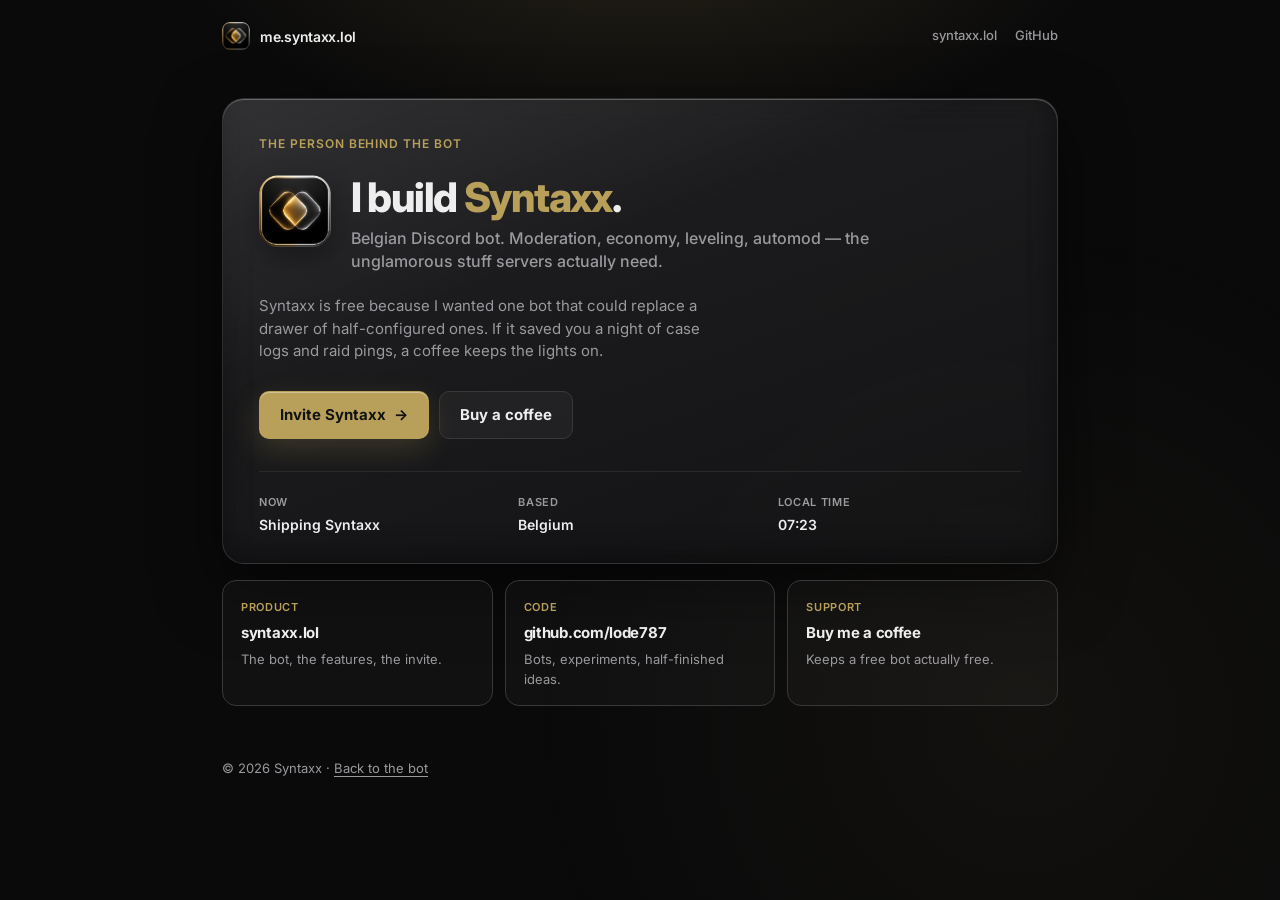
==== index.html @ da90cb53 "Add the personal site for me.syntaxx.lol. Co-authored-by: Cursor <cursoragent@cursor.com>" ====
<!DOCTYPE html>
<html lang="en">
  <head>
    <meta charset="UTF-8" />
    <meta name="viewport" content="width=device-width, initial-scale=1.0" />
    <title>me — syntaxx.lol</title>
    <meta
      name="description"
      content="The person behind Syntaxx. Belgian Discord bot — moderation, economy, leveling, and automod."
    />
    <meta name="theme-color" content="#0a0a0b" />
    <meta property="og:title" content="me — syntaxx.lol" />
    <meta
      property="og:description"
      content="I build Syntaxx. A free Discord bot for servers that need more than a ping and a prayer."
    />
    <meta property="og:type" content="website" />
    <meta property="og:url" content="https://me.syntaxx.lol" />
    <meta property="og:image" content="https://me.syntaxx.lol/syntaxx-logo.png" />
    <meta name="twitter:card" content="summary" />
    <link rel="canonical" href="https://me.syntaxx.lol" />
    <link rel="icon" href="/favicon.ico" sizes="any" />
    <link rel="icon" type="image/png" sizes="32x32" href="/favicon-32x32.png" />
    <link rel="apple-touch-icon" sizes="180x180" href="/apple-touch-icon.png" />
    <link rel="preconnect" href="https://fonts.googleapis.com" />
    <link rel="preconnect" href="https://fonts.gstatic.com" crossorigin />
    <link
      href="https://fonts.googleapis.com/css2?family=Inter:wght@400;500;600;700;800&display=swap"
      rel="stylesheet"
    />
    <link rel="stylesheet" href="/styles.css" />
  </head>
  <body>
    <div class="ambient" aria-hidden="true"></div>

    <header class="top">
      <a class="brand" href="https://me.syntaxx.lol">
        <img src="/syntaxx-logo.png" alt="" width="28" height="28" />
        <span>me.syntaxx.lol</span>
      </a>
      <nav class="nav">
        <a href="https://syntaxx.lol">syntaxx.lol</a>
        <a href="https://github.com/lode787">GitHub</a>
      </nav>
    </header>

    <main>
      <section class="hero">
        <article class="card glass glass--l2 reveal">
          <p class="eyebrow reveal-item">the person behind the bot</p>

          <div class="identity reveal-item">
            <img
              class="avatar"
              src="/syntaxx-logo.png"
              alt="Syntaxx mark"
              width="72"
              height="72"
            />
            <div>
              <h1>I build <em>Syntaxx</em>.</h1>
              <p class="lede">
                Belgian Discord bot. Moderation, economy, leveling, automod —
                the unglamorous stuff servers actually need.
              </p>
            </div>
          </div>

          <p class="bio reveal-item">
            Syntaxx is free because I wanted one bot that could replace a drawer
            of half-configured ones. If it saved you a night of case logs and
            raid pings, a coffee keeps the lights on.
          </p>

          <div class="actions reveal-item">
            <a
              class="btn btn--primary"
              href="https://discord.com/oauth2/authorize?client_id=1055141641679290378&permissions=8&scope=bot%20applications.commands"
            >
              Invite Syntaxx
              <span class="btn__arrow" aria-hidden="true">→</span>
            </a>
            <a class="btn btn--ghost" href="https://www.buymeacoffee.com/syntaxx.lol">
              Buy a coffee
            </a>
          </div>

          <dl class="now reveal-item">
            <div>
              <dt>Now</dt>
              <dd>Shipping Syntaxx</dd>
            </div>
            <div>
              <dt>Based</dt>
              <dd>Belgium</dd>
            </div>
            <div>
              <dt>Local time</dt>
              <dd>
                <time id="local-time" datetime="">--:--</time>
              </dd>
            </div>
          </dl>
        </article>
      </section>

      <section class="links" aria-labelledby="links-heading">
        <h2 id="links-heading" class="visually-hidden">Elsewhere</h2>
        <ul class="link-grid">
          <li class="reveal-item">
            <a class="link-card" href="https://syntaxx.lol">
              <span class="link-card__label">Product</span>
              <strong>syntaxx.lol</strong>
              <span class="link-card__hint">The bot, the features, the invite.</span>
            </a>
          </li>
          <li class="reveal-item">
            <a class="link-card" href="https://github.com/lode787">
              <span class="link-card__label">Code</span>
              <strong>github.com/lode787</strong>
              <span class="link-card__hint">Bots, experiments, half-finished ideas.</span>
            </a>
          </li>
          <li class="reveal-item">
            <a class="link-card" href="https://www.buymeacoffee.com/syntaxx.lol">
              <span class="link-card__label">Support</span>
              <strong>Buy me a coffee</strong>
              <span class="link-card__hint">Keeps a free bot actually free.</span>
            </a>
          </li>
        </ul>
      </section>
    </main>

    <footer class="foot">
      <p>© <span id="year">2026</span> Syntaxx · <a href="https://syntaxx.lol">Back to the bot</a></p>
    </footer>

    <script src="/script.js"></script>
  </body>
</html>
---- styles.css ----
:root {
  --bg: #0a0a0b;
  --fg: #eeeeee;
  --muted: #9a9a9e;
  --line: #383838;
  --accent: #b8a05b;
  --accent-ink: #121212;
  --ease-out: cubic-bezier(0.23, 1, 0.32, 1);
  --ease: ease;

  --glass-blur: 20px;
  --glass-saturate: 160%;
  --glass-tint: 18 18 20;
  --glass-tint-opacity: 0.72;
  --glass-fill: rgb(var(--glass-tint) / 0.55);
  --glass-border: rgb(255 255 255 / 0.1);
  --glass-radius: 22px;
  --glass-highlight: rgb(255 255 255 / 0.28);
  --glass-inner-shadow: rgb(0 0 0 / 0.35);
  --glass-shadow: 0 24px 64px rgb(0 0 0 / 0.55);
  --glass-focus: var(--accent);
}

*,
*::before,
*::after {
  box-sizing: border-box;
}

html,
body {
  margin: 0;
  min-height: 100%;
}

body {
  font-family: Inter, system-ui, sans-serif;
  background: var(--bg);
  color: var(--fg);
  line-height: 1.5;
  -webkit-font-smoothing: antialiased;
  text-rendering: optimizeLegibility;
}

a {
  color: inherit;
  text-decoration: none;
}

img {
  display: block;
  max-width: 100%;
}

.visually-hidden {
  position: absolute;
  width: 1px;
  height: 1px;
  padding: 0;
  margin: -1px;
  overflow: hidden;
  clip: rect(0, 0, 0, 0);
  white-space: nowrap;
  border: 0;
}

.ambient {
  position: fixed;
  inset: 0;
  pointer-events: none;
  background:
    radial-gradient(ellipse 70% 50% at 50% -10%, rgb(184 160 91 / 0.16), transparent 55%),
    radial-gradient(circle at 80% 80%, rgb(184 160 91 / 0.05), transparent 40%);
}

.top {
  position: relative;
  z-index: 2;
  display: flex;
  align-items: center;
  justify-content: space-between;
  max-width: 880px;
  margin: 0 auto;
  padding: 22px 22px 0;
}

.brand {
  display: inline-flex;
  align-items: center;
  gap: 10px;
  font-size: 14px;
  font-weight: 600;
  letter-spacing: -0.02em;
}

.brand img {
  width: 28px;
  height: 28px;
  border-radius: 8px;
}

.nav {
  display: flex;
  gap: 18px;
  font-size: 13px;
  font-weight: 500;
  color: var(--muted);
}

.nav a {
  transition: color 160ms var(--ease);
}

@media (hover: hover) and (pointer: fine) {
  .nav a:hover {
    color: var(--fg);
  }
}

main {
  position: relative;
  z-index: 1;
  max-width: 880px;
  margin: 0 auto;
  padding: 48px 22px 32px;
}

.hero {
  display: grid;
}

.glass {
  position: relative;
  isolation: isolate;
  background: rgb(var(--glass-tint) / 0.88);
  border: 1px solid var(--glass-border);
  border-radius: var(--glass-radius);
  box-shadow: var(--glass-shadow);
}

@supports ((backdrop-filter: blur(1px)) or (-webkit-backdrop-filter: blur(1px))) {
  .glass {
    background: var(--glass-fill);
    -webkit-backdrop-filter: blur(var(--glass-blur)) saturate(var(--glass-saturate));
    backdrop-filter: blur(var(--glass-blur)) saturate(var(--glass-saturate));
  }
}

.glass--l2 {
  background:
    linear-gradient(160deg, rgb(255 255 255 / 0.07), rgb(255 255 255 / 0.02)),
    rgb(var(--glass-tint) / 0.88);
  box-shadow:
    var(--glass-shadow),
    inset 0 1px 0 var(--glass-highlight),
    inset 0 -10px 28px var(--glass-inner-shadow);
}

@supports ((backdrop-filter: blur(1px)) or (-webkit-backdrop-filter: blur(1px))) {
  .glass--l2 {
    background:
      linear-gradient(160deg, rgb(255 255 255 / 0.08), rgb(255 255 255 / 0.02)),
      var(--glass-fill);
  }
}

.glass--l2::before {
  content: "";
  position: absolute;
  inset: 0;
  z-index: -1;
  border-radius: inherit;
  pointer-events: none;
  background: linear-gradient(158deg, rgb(255 255 255 / 0.16), transparent 38%);
  opacity: 0.55;
}

.card {
  padding: 36px 36px 28px;
}

.eyebrow {
  margin: 0 0 22px;
  font-size: 12px;
  font-weight: 600;
  letter-spacing: 0.08em;
  text-transform: uppercase;
  color: var(--accent);
}

.identity {
  display: flex;
  gap: 20px;
  align-items: flex-start;
}

.avatar {
  width: 72px;
  height: 72px;
  border-radius: 18px;
  flex-shrink: 0;
  box-shadow: 0 8px 24px rgb(0 0 0 / 0.35);
}

h1 {
  margin: 0 0 8px;
  font-size: clamp(1.85rem, 4vw, 2.55rem);
  font-weight: 800;
  letter-spacing: -0.035em;
  line-height: 1.08;
}

h1 em {
  font-style: normal;
  color: var(--accent);
}

.lede,
.bio {
  margin: 0;
  color: var(--muted);
  max-width: 52ch;
}

.lede {
  font-size: 16px;
  font-weight: 500;
  line-height: 1.45;
}

.bio {
  margin-top: 22px;
  font-size: 15px;
}

.actions {
  display: flex;
  flex-wrap: wrap;
  gap: 10px;
  margin-top: 28px;
}

.btn {
  appearance: none;
  display: inline-flex;
  align-items: center;
  justify-content: center;
  gap: 8px;
  min-height: 48px;
  padding: 0 20px;
  border-radius: 10px;
  font-size: 15px;
  font-weight: 700;
  line-height: 1;
  border: 1px solid transparent;
  cursor: pointer;
  transition:
    transform 160ms var(--ease-out),
    background 200ms var(--ease),
    box-shadow 200ms var(--ease),
    color 200ms var(--ease),
    border-color 200ms var(--ease);
}

.btn:focus-visible {
  outline: 2px solid var(--accent);
  outline-offset: 3px;
}

.btn:active {
  transform: scale(0.97);
}

.btn--primary {
  background: var(--accent);
  color: var(--accent-ink);
  box-shadow: 0 10px 28px rgb(184 160 91 / 0.22), inset 0 1px rgb(255 255 255 / 0.35);
}

.btn--ghost {
  background: rgb(255 255 255 / 0.04);
  color: var(--fg);
  border-color: var(--line);
}

.btn__arrow {
  display: inline-block;
  transition: transform 200ms var(--ease-out);
}

@media (hover: hover) and (pointer: fine) {
  .btn--primary:hover {
    transform: translateY(-1px);
    box-shadow: 0 14px 32px rgb(184 160 91 / 0.3), inset 0 1px rgb(255 255 255 / 0.4);
  }

  .btn--primary:hover .btn__arrow {
    transform: translateX(3px);
  }

  .btn--ghost:hover {
    background: rgb(255 255 255 / 0.07);
    border-color: rgb(184 160 91 / 0.35);
  }
}

.now {
  display: grid;
  grid-template-columns: repeat(3, minmax(0, 1fr));
  gap: 16px;
  margin: 32px 0 0;
  padding-top: 22px;
  border-top: 1px solid rgb(255 255 255 / 0.08);
}

.now dt {
  font-size: 11px;
  font-weight: 600;
  letter-spacing: 0.06em;
  text-transform: uppercase;
  color: var(--muted);
}

.now dd {
  margin: 4px 0 0;
  font-size: 14px;
  font-weight: 600;
}

.link-grid {
  list-style: none;
  display: grid;
  grid-template-columns: repeat(3, minmax(0, 1fr));
  gap: 12px;
  margin: 16px 0 0;
  padding: 0;
}

.link-card {
  display: flex;
  flex-direction: column;
  gap: 6px;
  min-height: 100%;
  padding: 18px 18px 16px;
  border: 1px solid var(--line);
  border-radius: 14px;
  background: rgb(255 255 255 / 0.03);
  transition:
    transform 200ms var(--ease-out),
    border-color 200ms var(--ease),
    background 200ms var(--ease);
}

.link-card:active {
  transform: scale(0.98);
}

.link-card__label {
  font-size: 11px;
  font-weight: 600;
  letter-spacing: 0.06em;
  text-transform: uppercase;
  color: var(--accent);
}

.link-card strong {
  font-size: 15px;
  letter-spacing: -0.02em;
}

.link-card__hint {
  font-size: 13px;
  color: var(--muted);
}

@media (hover: hover) and (pointer: fine) {
  .link-card:hover {
    transform: translateY(-2px);
    border-color: rgb(184 160 91 / 0.35);
    background: rgb(255 255 255 / 0.05);
  }
}

.foot {
  max-width: 880px;
  margin: 0 auto;
  padding: 8px 22px 36px;
  color: var(--muted);
  font-size: 13px;
}

.foot a {
  text-decoration: underline;
  text-underline-offset: 3px;
}

.reveal-item {
  opacity: 0;
  transform: translateY(10px);
  animation: rise 480ms var(--ease-out) forwards;
}

.reveal-item:nth-child(1) { animation-delay: 40ms; }
.identity.reveal-item,
.reveal-item:nth-child(2) { animation-delay: 90ms; }
.bio.reveal-item,
.reveal-item:nth-child(3) { animation-delay: 140ms; }
.actions.reveal-item,
.reveal-item:nth-child(4) { animation-delay: 190ms; }
.now.reveal-item,
.reveal-item:nth-child(5) { animation-delay: 240ms; }

.link-grid .reveal-item:nth-child(1) { animation-delay: 280ms; }
.link-grid .reveal-item:nth-child(2) { animation-delay: 330ms; }
.link-grid .reveal-item:nth-child(3) { animation-delay: 380ms; }

@keyframes rise {
  to {
    opacity: 1;
    transform: translateY(0);
  }
}

@media (prefers-reduced-motion: reduce) {
  .reveal-item {
    animation: fade 200ms ease forwards;
    transform: none;
  }

  .btn,
  .btn__arrow,
  .link-card,
  .nav a {
    transition: none;
  }
}

@keyframes fade {
  to {
    opacity: 1;
  }
}

@media (max-width: 720px) {
  .card {
    padding: 28px 22px 22px;
  }

  .identity {
    flex-direction: column;
  }

  .now,
  .link-grid {
    grid-template-columns: 1fr;
  }

  .now {
    gap: 14px;
  }
}

@media (prefers-reduced-transparency: reduce) {
  .glass,
  .glass--l2 {
    background: #141416;
    backdrop-filter: none;
    -webkit-backdrop-filter: none;
  }
}
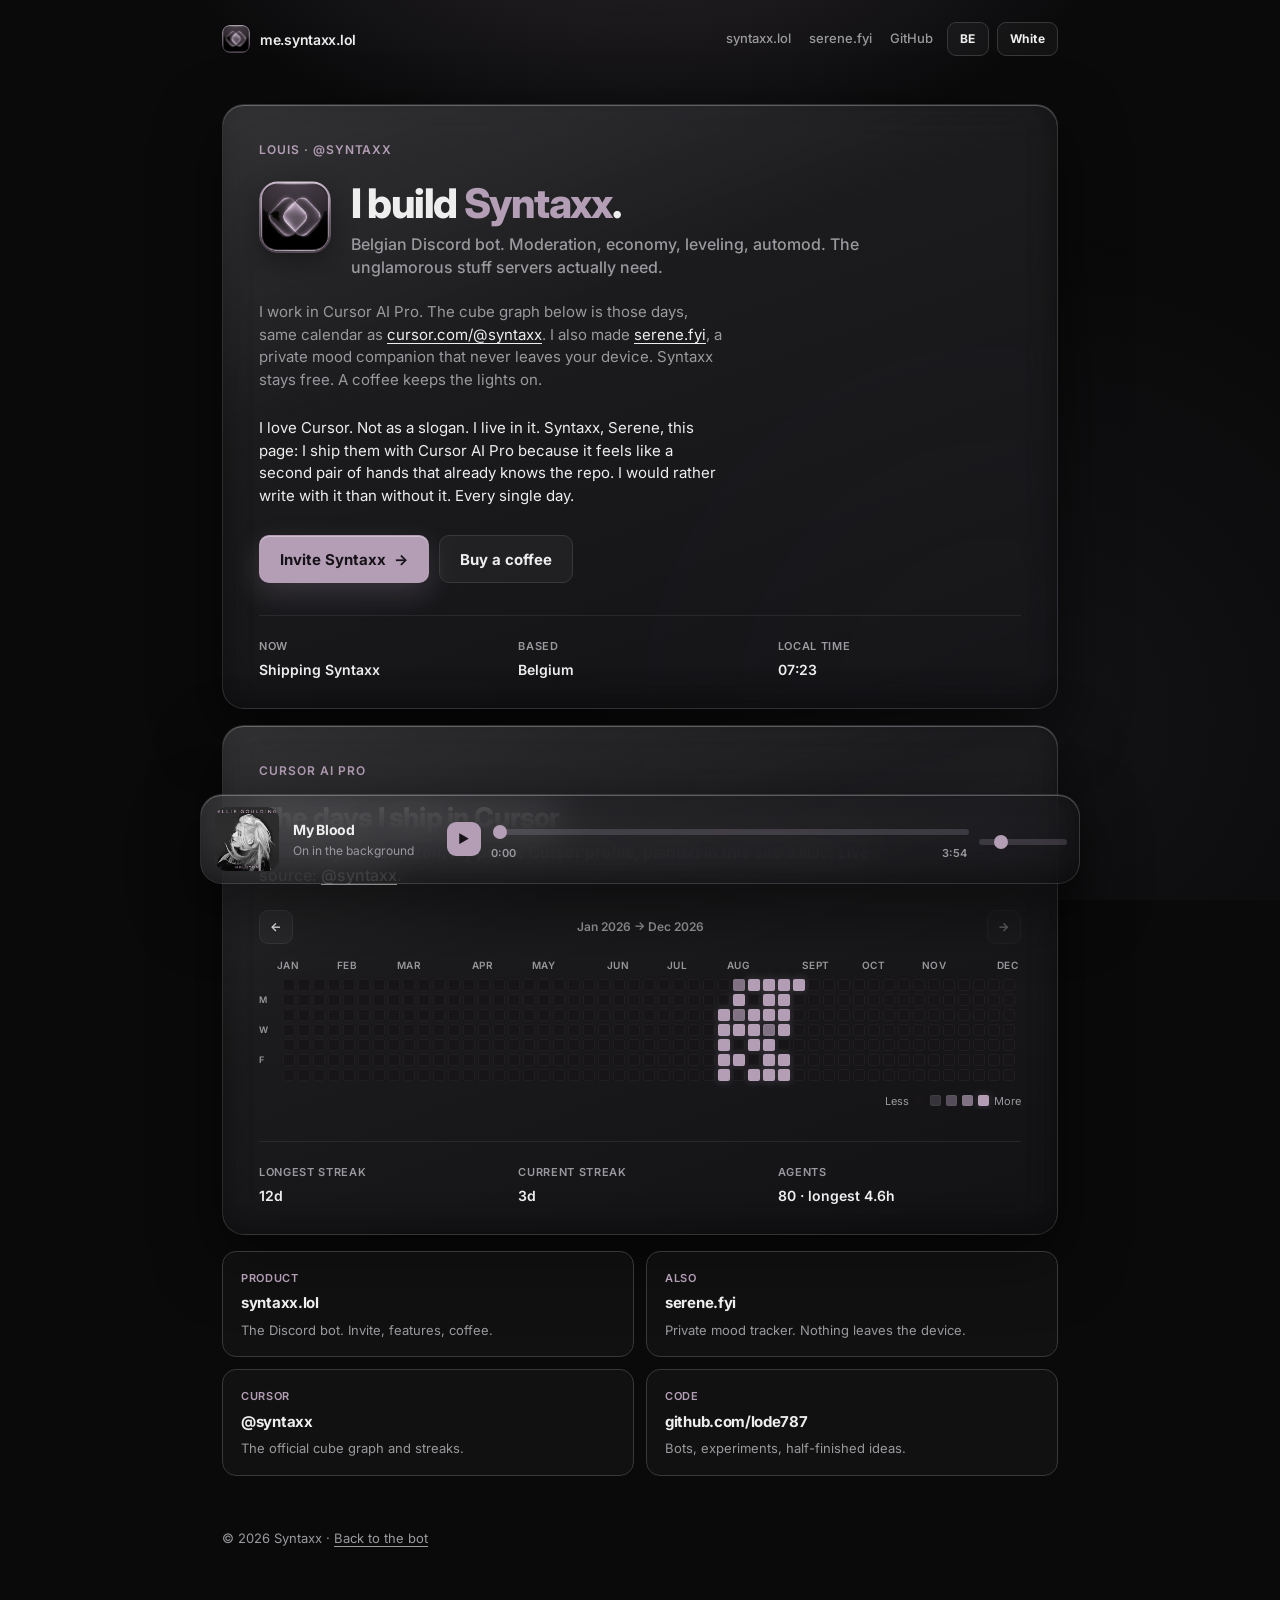
==== commit 184310e6: "Ship the lilac personal page with Cursor graph, theme, and music. Co-authored-by: Cursor <cursoragen" ====
--- a/index.html
+++ b/index.html
@@ -1,18 +1,18 @@
 <!DOCTYPE html>
-<html lang="en">
+<html lang="en" data-theme="dark">
   <head>
     <meta charset="UTF-8" />
     <meta name="viewport" content="width=device-width, initial-scale=1.0" />
-    <title>me — syntaxx.lol</title>
+    <title>me · syntaxx.lol</title>
     <meta
       name="description"
-      content="The person behind Syntaxx. Belgian Discord bot — moderation, economy, leveling, and automod."
+      content="Louis. Syntaxx, serene.fyi, and Cursor AI Pro."
     />
     <meta name="theme-color" content="#0a0a0b" />
-    <meta property="og:title" content="me — syntaxx.lol" />
+    <meta property="og:title" content="me · syntaxx.lol" />
     <meta
       property="og:description"
-      content="I build Syntaxx. A free Discord bot for servers that need more than a ping and a prayer."
+      content="I build Syntaxx and serene.fyi. I work in Cursor AI Pro."
     />
     <meta property="og:type" content="website" />
     <meta property="og:url" content="https://me.syntaxx.lol" />
@@ -29,6 +29,16 @@
       rel="stylesheet"
     />
     <link rel="stylesheet" href="/styles.css" />
+    <script>
+      try {
+        const theme = localStorage.getItem("me-theme");
+        const lang = localStorage.getItem("me-lang");
+        if (theme === "light" || theme === "dark") {
+          document.documentElement.dataset.theme = theme;
+        }
+        document.documentElement.lang = lang === "be" ? "nl-BE" : "en";
+      } catch (_) {}
+    </script>
   </head>
   <body>
     <div class="ambient" aria-hidden="true"></div>
@@ -38,16 +48,23 @@
         <img src="/syntaxx-logo.png" alt="" width="28" height="28" />
         <span>me.syntaxx.lol</span>
       </a>
-      <nav class="nav">
-        <a href="https://syntaxx.lol">syntaxx.lol</a>
-        <a href="https://github.com/lode787">GitHub</a>
-      </nav>
+      <div class="top__right">
+        <nav class="nav">
+          <a href="https://syntaxx.lol">syntaxx.lol</a>
+          <a href="https://serene.fyi">serene.fyi</a>
+          <a href="https://github.com/lode787">GitHub</a>
+        </nav>
+        <div class="prefs">
+          <button type="button" class="chip" id="lang-btn" aria-label="Language">BE</button>
+          <button type="button" class="chip" id="theme-btn" data-i18n="themeToLight">White</button>
+        </div>
+      </div>
     </header>
 
     <main>
       <section class="hero">
         <article class="card glass glass--l2 reveal">
-          <p class="eyebrow reveal-item">the person behind the bot</p>
+          <p class="eyebrow reveal-item">Louis · @syntaxx</p>
 
           <div class="identity reveal-item">
             <img
@@ -58,18 +75,29 @@
               height="72"
             />
             <div>
-              <h1>I build <em>Syntaxx</em>.</h1>
-              <p class="lede">
-                Belgian Discord bot. Moderation, economy, leveling, automod —
-                the unglamorous stuff servers actually need.
+              <h1 data-i18n="headline">I build <em>Syntaxx</em>.</h1>
+              <p class="lede" data-i18n="lede">
+                Belgian Discord bot. Moderation, economy, leveling, automod.
+                The unglamorous stuff servers actually need.
               </p>
             </div>
           </div>
 
-          <p class="bio reveal-item">
-            Syntaxx is free because I wanted one bot that could replace a drawer
-            of half-configured ones. If it saved you a night of case logs and
-            raid pings, a coffee keeps the lights on.
+          <p class="bio reveal-item" data-i18n="bio">
+            I work in Cursor AI Pro. The cube graph below is those days,
+            same calendar as
+            <a href="https://cursor.com/@syntaxx">cursor.com/@syntaxx</a>.
+            I also made
+            <a href="https://serene.fyi">serene.fyi</a>, a private mood
+            companion that never leaves your device. Syntaxx stays free.
+            A coffee keeps the lights on.
+          </p>
+
+          <p class="bio love reveal-item" data-i18n="cursorLove">
+            I love Cursor. Not as a slogan. I live in it. Syntaxx, Serene,
+            this page: I ship them with Cursor AI Pro because it feels like
+            a second pair of hands that already knows the repo. I would
+            rather write with it than without it. Every single day.
           </p>
 
           <div class="actions reveal-item">
@@ -77,25 +105,25 @@
               class="btn btn--primary"
               href="https://discord.com/oauth2/authorize?client_id=1055141641679290378&permissions=8&scope=bot%20applications.commands"
             >
-              Invite Syntaxx
+              <span data-i18n="invite">Invite Syntaxx</span>
               <span class="btn__arrow" aria-hidden="true">→</span>
             </a>
             <a class="btn btn--ghost" href="https://www.buymeacoffee.com/syntaxx.lol">
-              Buy a coffee
+              <span data-i18n="coffee">Buy a coffee</span>
             </a>
           </div>
 
           <dl class="now reveal-item">
             <div>
-              <dt>Now</dt>
-              <dd>Shipping Syntaxx</dd>
-            </div>
-            <div>
-              <dt>Based</dt>
-              <dd>Belgium</dd>
-            </div>
-            <div>
-              <dt>Local time</dt>
+              <dt data-i18n="now">Now</dt>
+              <dd data-i18n="nowValue">Shipping Syntaxx</dd>
+            </div>
+            <div>
+              <dt data-i18n="based">Based</dt>
+              <dd data-i18n="basedValue">Belgium</dd>
+            </div>
+            <div>
+              <dt data-i18n="localTime">Local time</dt>
               <dd>
                 <time id="local-time" datetime="">--:--</time>
               </dd>
@@ -104,28 +132,69 @@
         </article>
       </section>
 
+      <section class="graph-wrap" aria-labelledby="cursor-heading">
+        <article class="card glass glass--l2">
+          <div class="graph-head">
+            <p class="eyebrow">Cursor AI Pro</p>
+            <h2 id="cursor-heading" data-i18n="graphTitle">The days I ship in Cursor</h2>
+            <p class="lede" data-i18n="graphLede">
+              GitHub-style cubes from my public Cursor profile, painted in
+              this site's lilac. Live source:
+              <a href="https://cursor.com/@syntaxx">@syntaxx</a>.
+            </p>
+          </div>
+          <div class="heat-nav">
+            <button type="button" class="chip chip--icon" id="heat-prev" aria-label="Earlier weeks">←</button>
+            <p class="heat-nav__range" id="heat-range"></p>
+            <button type="button" class="chip chip--icon" id="heat-next" aria-label="Later weeks">→</button>
+          </div>
+          <div class="heat" id="heat"></div>
+          <dl class="now" id="graph-stats">
+            <div>
+              <dt data-i18n="longestStreak">Longest streak</dt>
+              <dd id="stat-longest">-</dd>
+            </div>
+            <div>
+              <dt data-i18n="currentStreak">Current streak</dt>
+              <dd id="stat-current">-</dd>
+            </div>
+            <div>
+              <dt data-i18n="agents">Agents</dt>
+              <dd id="stat-agents">-</dd>
+            </div>
+          </dl>
+        </article>
+      </section>
+
       <section class="links" aria-labelledby="links-heading">
-        <h2 id="links-heading" class="visually-hidden">Elsewhere</h2>
+        <h2 id="links-heading" class="visually-hidden" data-i18n="elsewhere">Elsewhere</h2>
         <ul class="link-grid">
           <li class="reveal-item">
             <a class="link-card" href="https://syntaxx.lol">
-              <span class="link-card__label">Product</span>
+              <span class="link-card__label" data-i18n="product">Product</span>
               <strong>syntaxx.lol</strong>
-              <span class="link-card__hint">The bot, the features, the invite.</span>
+              <span class="link-card__hint" data-i18n="productHint">The Discord bot. Invite, features, coffee.</span>
+            </a>
+          </li>
+          <li class="reveal-item">
+            <a class="link-card" href="https://serene.fyi">
+              <span class="link-card__label" data-i18n="also">Also</span>
+              <strong>serene.fyi</strong>
+              <span class="link-card__hint" data-i18n="alsoHint">Private mood tracker. Nothing leaves the device.</span>
+            </a>
+          </li>
+          <li class="reveal-item">
+            <a class="link-card" href="https://cursor.com/@syntaxx">
+              <span class="link-card__label">Cursor</span>
+              <strong>@syntaxx</strong>
+              <span class="link-card__hint" data-i18n="cursorHint">The official cube graph and streaks.</span>
             </a>
           </li>
           <li class="reveal-item">
             <a class="link-card" href="https://github.com/lode787">
-              <span class="link-card__label">Code</span>
+              <span class="link-card__label" data-i18n="code">Code</span>
               <strong>github.com/lode787</strong>
-              <span class="link-card__hint">Bots, experiments, half-finished ideas.</span>
-            </a>
-          </li>
-          <li class="reveal-item">
-            <a class="link-card" href="https://www.buymeacoffee.com/syntaxx.lol">
-              <span class="link-card__label">Support</span>
-              <strong>Buy me a coffee</strong>
-              <span class="link-card__hint">Keeps a free bot actually free.</span>
+              <span class="link-card__hint" data-i18n="codeHint">Bots, experiments, half-finished ideas.</span>
             </a>
           </li>
         </ul>
@@ -133,9 +202,43 @@
     </main>
 
     <footer class="foot">
-      <p>© <span id="year">2026</span> Syntaxx · <a href="https://syntaxx.lol">Back to the bot</a></p>
+      <p>© <span id="year">2026</span> Syntaxx · <a href="https://syntaxx.lol" data-i18n="backToBot">Back to the bot</a></p>
     </footer>
 
+    <aside class="player glass glass--l2" aria-label="Music player">
+      <img class="player__art" src="/music/cover.png" alt="My Blood cover" width="64" height="64" />
+      <div class="player__meta">
+        <strong>My Blood</strong>
+        <span data-i18n="nowPlaying">On in the background</span>
+      </div>
+      <div class="player__transport">
+        <button type="button" class="chip chip--icon player__play" id="play-btn" aria-label="Play">
+          <span id="play-icon">▶</span>
+        </button>
+        <div class="player__seek">
+          <input
+            id="seek"
+            type="range"
+            min="0"
+            max="1000"
+            value="0"
+            step="1"
+            aria-label="Song timeline"
+          />
+          <div class="player__times">
+            <span id="t-cur">0:00</span>
+            <span id="t-dur">0:00</span>
+          </div>
+        </div>
+        <label class="player__vol">
+          <span class="visually-hidden" data-i18n="volume">Volume</span>
+          <input id="vol" type="range" min="0" max="1" step="0.01" value="0.2" aria-label="Volume" />
+        </label>
+      </div>
+      <audio id="bg-audio" src="/music/My%20Blood.mp3" preload="auto" autoplay loop></audio>
+    </aside>
+
+    <div class="heat-tip" id="heat-tip" hidden></div>
     <script src="/script.js"></script>
   </body>
 </html>
--- a/styles.css
+++ b/styles.css
@@ -1,12 +1,17 @@
-:root {
+:root,
+html[data-theme="dark"] {
   --bg: #0a0a0b;
   --fg: #eeeeee;
   --muted: #9a9a9e;
   --line: #383838;
-  --accent: #b8a05b;
-  --accent-ink: #121212;
+  --accent: #b39eb5;
+  --accent-ink: #161218;
+  --accent-rgb: 179 158 181;
   --ease-out: cubic-bezier(0.23, 1, 0.32, 1);
   --ease: ease;
+  --heat-empty: #171518;
+  --now-line: rgb(255 255 255 / 0.08);
+  --player-h: 92px;
 
   --glass-blur: 20px;
   --glass-saturate: 160%;
@@ -21,6 +26,22 @@
   --glass-focus: var(--accent);
 }
 
+html[data-theme="light"] {
+  --bg: #f3eef3;
+  --fg: #1b171d;
+  --muted: #6d6670;
+  --line: #d4ccd6;
+  --accent-ink: #161218;
+  --heat-empty: #e7e1e8;
+  --now-line: rgb(20 16 22 / 0.08);
+  --glass-tint: 255 255 255;
+  --glass-fill: rgb(255 255 255 / 0.7);
+  --glass-border: rgb(20 16 22 / 0.08);
+  --glass-highlight: rgb(255 255 255 / 0.9);
+  --glass-inner-shadow: rgb(80 60 90 / 0.06);
+  --glass-shadow: 0 18px 40px rgb(40 30 45 / 0.08);
+}
+
 *,
 *::before,
 *::after {
@@ -40,6 +61,8 @@
   line-height: 1.5;
   -webkit-font-smoothing: antialiased;
   text-rendering: optimizeLegibility;
+  padding-bottom: calc(var(--player-h) + 28px);
+  transition: background 200ms var(--ease), color 200ms var(--ease);
 }
 
 a {
@@ -69,8 +92,8 @@
   inset: 0;
   pointer-events: none;
   background:
-    radial-gradient(ellipse 70% 50% at 50% -10%, rgb(184 160 91 / 0.16), transparent 55%),
-    radial-gradient(circle at 80% 80%, rgb(184 160 91 / 0.05), transparent 40%);
+    radial-gradient(ellipse 70% 50% at 50% -10%, rgb(var(--accent-rgb) / 0.18), transparent 55%),
+    radial-gradient(circle at 80% 80%, rgb(var(--accent-rgb) / 0.06), transparent 40%);
 }
 
 .top {
@@ -99,12 +122,73 @@
   border-radius: 8px;
 }
 
+.top__right {
+  display: flex;
+  flex-wrap: wrap;
+  align-items: center;
+  justify-content: flex-end;
+  gap: 14px;
+}
+
 .nav {
   display: flex;
+  flex-wrap: wrap;
+  justify-content: flex-end;
   gap: 18px;
   font-size: 13px;
   font-weight: 500;
   color: var(--muted);
+}
+
+.prefs {
+  display: flex;
+  gap: 8px;
+}
+
+.chip {
+  appearance: none;
+  min-height: 34px;
+  padding: 0 12px;
+  border-radius: 9px;
+  border: 1px solid var(--line);
+  background: rgb(255 255 255 / 0.04);
+  color: var(--fg);
+  font: inherit;
+  font-size: 12px;
+  font-weight: 700;
+  letter-spacing: 0.04em;
+  cursor: pointer;
+  transition:
+    transform 160ms var(--ease-out),
+    background 200ms var(--ease),
+    border-color 200ms var(--ease),
+    color 200ms var(--ease);
+}
+
+.chip--icon {
+  width: 34px;
+  padding: 0;
+}
+
+.chip:active {
+  transform: scale(0.97);
+}
+
+.chip:disabled {
+  opacity: 0.35;
+  cursor: default;
+}
+
+.chip:focus-visible {
+  outline: 2px solid var(--accent);
+  outline-offset: 3px;
+}
+
+@media (hover: hover) and (pointer: fine) {
+  .chip:hover:not(:disabled) {
+    border-color: rgb(var(--accent-rgb) / 0.45);
+    background: rgb(var(--accent-rgb) / 0.1);
+  }
 }
 
 .nav a {
@@ -215,6 +299,13 @@
   color: var(--accent);
 }
 
+.lede a,
+.bio a {
+  color: var(--fg);
+  text-decoration: underline;
+  text-underline-offset: 3px;
+}
+
 .lede,
 .bio {
   margin: 0;
@@ -231,6 +322,11 @@
 .bio {
   margin-top: 22px;
   font-size: 15px;
+}
+
+.love {
+  padding-top: 4px;
+  color: var(--fg);
 }
 
 .actions {
@@ -274,7 +370,7 @@
 .btn--primary {
   background: var(--accent);
   color: var(--accent-ink);
-  box-shadow: 0 10px 28px rgb(184 160 91 / 0.22), inset 0 1px rgb(255 255 255 / 0.35);
+  box-shadow: 0 10px 28px rgb(var(--accent-rgb) / 0.22), inset 0 1px rgb(255 255 255 / 0.35);
 }
 
 .btn--ghost {
@@ -291,7 +387,7 @@
 @media (hover: hover) and (pointer: fine) {
   .btn--primary:hover {
     transform: translateY(-1px);
-    box-shadow: 0 14px 32px rgb(184 160 91 / 0.3), inset 0 1px rgb(255 255 255 / 0.4);
+    box-shadow: 0 14px 32px rgb(var(--accent-rgb) / 0.3), inset 0 1px rgb(255 255 255 / 0.4);
   }
 
   .btn--primary:hover .btn__arrow {
@@ -300,7 +396,7 @@
 
   .btn--ghost:hover {
     background: rgb(255 255 255 / 0.07);
-    border-color: rgb(184 160 91 / 0.35);
+    border-color: rgb(var(--accent-rgb) / 0.4);
   }
 }
 
@@ -310,7 +406,7 @@
   gap: 16px;
   margin: 32px 0 0;
   padding-top: 22px;
-  border-top: 1px solid rgb(255 255 255 / 0.08);
+  border-top: 1px solid var(--now-line);
 }
 
 .now dt {
@@ -327,10 +423,166 @@
   font-weight: 600;
 }
 
+.graph-wrap {
+  margin-top: 16px;
+}
+
+.graph-card {
+  padding-bottom: 24px;
+}
+
+.graph-head h2 {
+  margin: 0 0 8px;
+  font-size: clamp(1.35rem, 3vw, 1.7rem);
+  font-weight: 800;
+  letter-spacing: -0.03em;
+  line-height: 1.15;
+}
+
+.graph-head .lede {
+  max-width: 62ch;
+}
+
+.heat-nav {
+  display: flex;
+  align-items: center;
+  justify-content: space-between;
+  gap: 12px;
+  margin-top: 22px;
+}
+
+.heat-nav__range {
+  margin: 0;
+  font-size: 12px;
+  font-weight: 600;
+  color: var(--muted);
+  text-align: center;
+}
+
+.heat {
+  position: relative;
+  margin-top: 14px;
+  overflow: hidden;
+  width: 100%;
+}
+
+.heat__months {
+  display: grid;
+  grid-template-columns: 18px 1fr;
+  margin-bottom: 6px;
+}
+
+.heat__month-row {
+  display: grid;
+  grid-auto-flow: column;
+  grid-auto-columns: 12px;
+  column-gap: 3px;
+  font-size: 10px;
+  font-weight: 600;
+  letter-spacing: 0.04em;
+  text-transform: uppercase;
+  color: var(--muted);
+}
+
+.heat__month-row span {
+  grid-column: span var(--span, 1);
+}
+
+.heat__body {
+  display: grid;
+  grid-template-columns: 18px 1fr;
+  gap: 6px;
+  align-items: start;
+}
+
+.heat__dows {
+  display: grid;
+  grid-template-rows: repeat(7, 12px);
+  gap: 3px;
+  font-size: 9px;
+  font-weight: 600;
+  color: var(--muted);
+  line-height: 12px;
+}
+
+.heat__grid {
+  display: grid;
+  grid-auto-flow: column;
+  grid-template-rows: repeat(7, 12px);
+  grid-auto-columns: 12px;
+  gap: 3px;
+}
+
+.heat__cell {
+  width: 12px;
+  height: 12px;
+  border-radius: 2px;
+  background: var(--heat-empty);
+  outline: 1px solid rgb(255 255 255 / 0.04);
+  outline-offset: -1px;
+}
+
+.heat__cell[data-level="1"] { background: rgb(var(--accent-rgb) / 0.22); }
+.heat__cell[data-level="2"] { background: rgb(var(--accent-rgb) / 0.42); }
+.heat__cell[data-level="3"] { background: rgb(var(--accent-rgb) / 0.68); }
+.heat__cell[data-level="4"] {
+  background: var(--accent);
+  box-shadow: 0 0 10px rgb(var(--accent-rgb) / 0.28);
+}
+
+@media (hover: hover) and (pointer: fine) {
+  .heat__cell[data-level]:not([data-level="0"]):hover {
+    outline-color: rgb(var(--accent-rgb) / 0.7);
+  }
+}
+
+.heat__legend {
+  display: flex;
+  align-items: center;
+  justify-content: flex-end;
+  gap: 5px;
+  margin-top: 12px;
+  font-size: 11px;
+  color: var(--muted);
+}
+
+.heat__legend i {
+  display: block;
+  width: 11px;
+  height: 11px;
+  border-radius: 2px;
+  background: var(--heat-empty);
+}
+
+.heat-tip {
+  position: fixed;
+  z-index: 20;
+  padding: 6px 8px;
+  border-radius: 8px;
+  background: #1c1a1e;
+  border: 1px solid rgb(255 255 255 / 0.1);
+  color: var(--fg);
+  font-size: 12px;
+  font-weight: 600;
+  line-height: 1.25;
+  pointer-events: none;
+  opacity: 0;
+  transform: translate(-50%, -8px) scale(0.97);
+  transform-origin: center bottom;
+  transition:
+    opacity 125ms var(--ease-out),
+    transform 125ms var(--ease-out);
+}
+
+.heat-tip.is-on {
+  opacity: 1;
+  transform: translate(-50%, -12px) scale(1);
+}
+
 .link-grid {
   list-style: none;
   display: grid;
-  grid-template-columns: repeat(3, minmax(0, 1fr));
+  grid-template-columns: repeat(2, minmax(0, 1fr));
   gap: 12px;
   margin: 16px 0 0;
   padding: 0;
@@ -376,7 +628,7 @@
 @media (hover: hover) and (pointer: fine) {
   .link-card:hover {
     transform: translateY(-2px);
-    border-color: rgb(184 160 91 / 0.35);
+    border-color: rgb(var(--accent-rgb) / 0.4);
     background: rgb(255 255 255 / 0.05);
   }
 }
@@ -413,6 +665,7 @@
 .link-grid .reveal-item:nth-child(1) { animation-delay: 280ms; }
 .link-grid .reveal-item:nth-child(2) { animation-delay: 330ms; }
 .link-grid .reveal-item:nth-child(3) { animation-delay: 380ms; }
+.link-grid .reveal-item:nth-child(4) { animation-delay: 430ms; }
 
 @keyframes rise {
   to {
@@ -430,7 +683,9 @@
   .btn,
   .btn__arrow,
   .link-card,
-  .nav a {
+  .nav a,
+  .heat-tip,
+  .chip {
     transition: none;
   }
 }
@@ -441,7 +696,108 @@
   }
 }
 
+html[data-theme="light"] .heat__cell {
+  outline-color: rgb(20 16 22 / 0.06);
+}
+
+html[data-theme="light"] .heat-tip {
+  background: #fff;
+  border-color: rgb(20 16 22 / 0.1);
+}
+
+.player {
+  position: fixed;
+  left: 50%;
+  bottom: 16px;
+  z-index: 8;
+  display: grid;
+  grid-template-columns: 64px minmax(0, 140px) minmax(180px, 1fr);
+  align-items: center;
+  gap: 14px;
+  width: min(880px, calc(100% - 28px));
+  padding: 12px 14px;
+  transform: translateX(-50%);
+}
+
+.player__art {
+  width: 64px;
+  height: 64px;
+  border-radius: 12px;
+  object-fit: cover;
+}
+
+.player__meta strong {
+  display: block;
+  font-size: 14px;
+  letter-spacing: -0.02em;
+}
+
+.player__meta span {
+  display: block;
+  margin-top: 2px;
+  font-size: 12px;
+  color: var(--muted);
+}
+
+.player__transport {
+  display: grid;
+  grid-template-columns: 34px 1fr 88px;
+  align-items: center;
+  gap: 10px;
+}
+
+.player__play {
+  background: var(--accent);
+  color: var(--accent-ink);
+  border-color: transparent;
+}
+
+.player__seek {
+  min-width: 0;
+}
+
+.player__times {
+  display: flex;
+  justify-content: space-between;
+  margin-top: 4px;
+  font-size: 11px;
+  font-weight: 600;
+  color: var(--muted);
+}
+
+.player input[type="range"] {
+  -webkit-appearance: none;
+  appearance: none;
+  width: 100%;
+  height: 6px;
+  border-radius: 99px;
+  background: rgb(var(--accent-rgb) / 0.22);
+  cursor: pointer;
+}
+
+.player input[type="range"]::-webkit-slider-thumb {
+  -webkit-appearance: none;
+  appearance: none;
+  width: 14px;
+  height: 14px;
+  border-radius: 50%;
+  background: var(--accent);
+  border: 0;
+}
+
+.player input[type="range"]::-moz-range-thumb {
+  width: 14px;
+  height: 14px;
+  border-radius: 50%;
+  background: var(--accent);
+  border: 0;
+}
+
 @media (max-width: 720px) {
+  :root {
+    --player-h: 148px;
+  }
+
   .card {
     padding: 28px 22px 22px;
   }
@@ -457,6 +813,22 @@
 
   .now {
     gap: 14px;
+  }
+
+  .player {
+    grid-template-columns: 52px 1fr;
+    grid-template-rows: auto auto;
+    --player-h: 148px;
+  }
+
+  .player__art {
+    width: 52px;
+    height: 52px;
+  }
+
+  .player__transport {
+    grid-column: 1 / -1;
+    grid-template-columns: 34px 1fr 72px;
   }
 }
 
@@ -467,4 +839,9 @@
     backdrop-filter: none;
     -webkit-backdrop-filter: none;
   }
-}
+
+  html[data-theme="light"] .glass,
+  html[data-theme="light"] .glass--l2 {
+    background: #fff;
+  }
+}
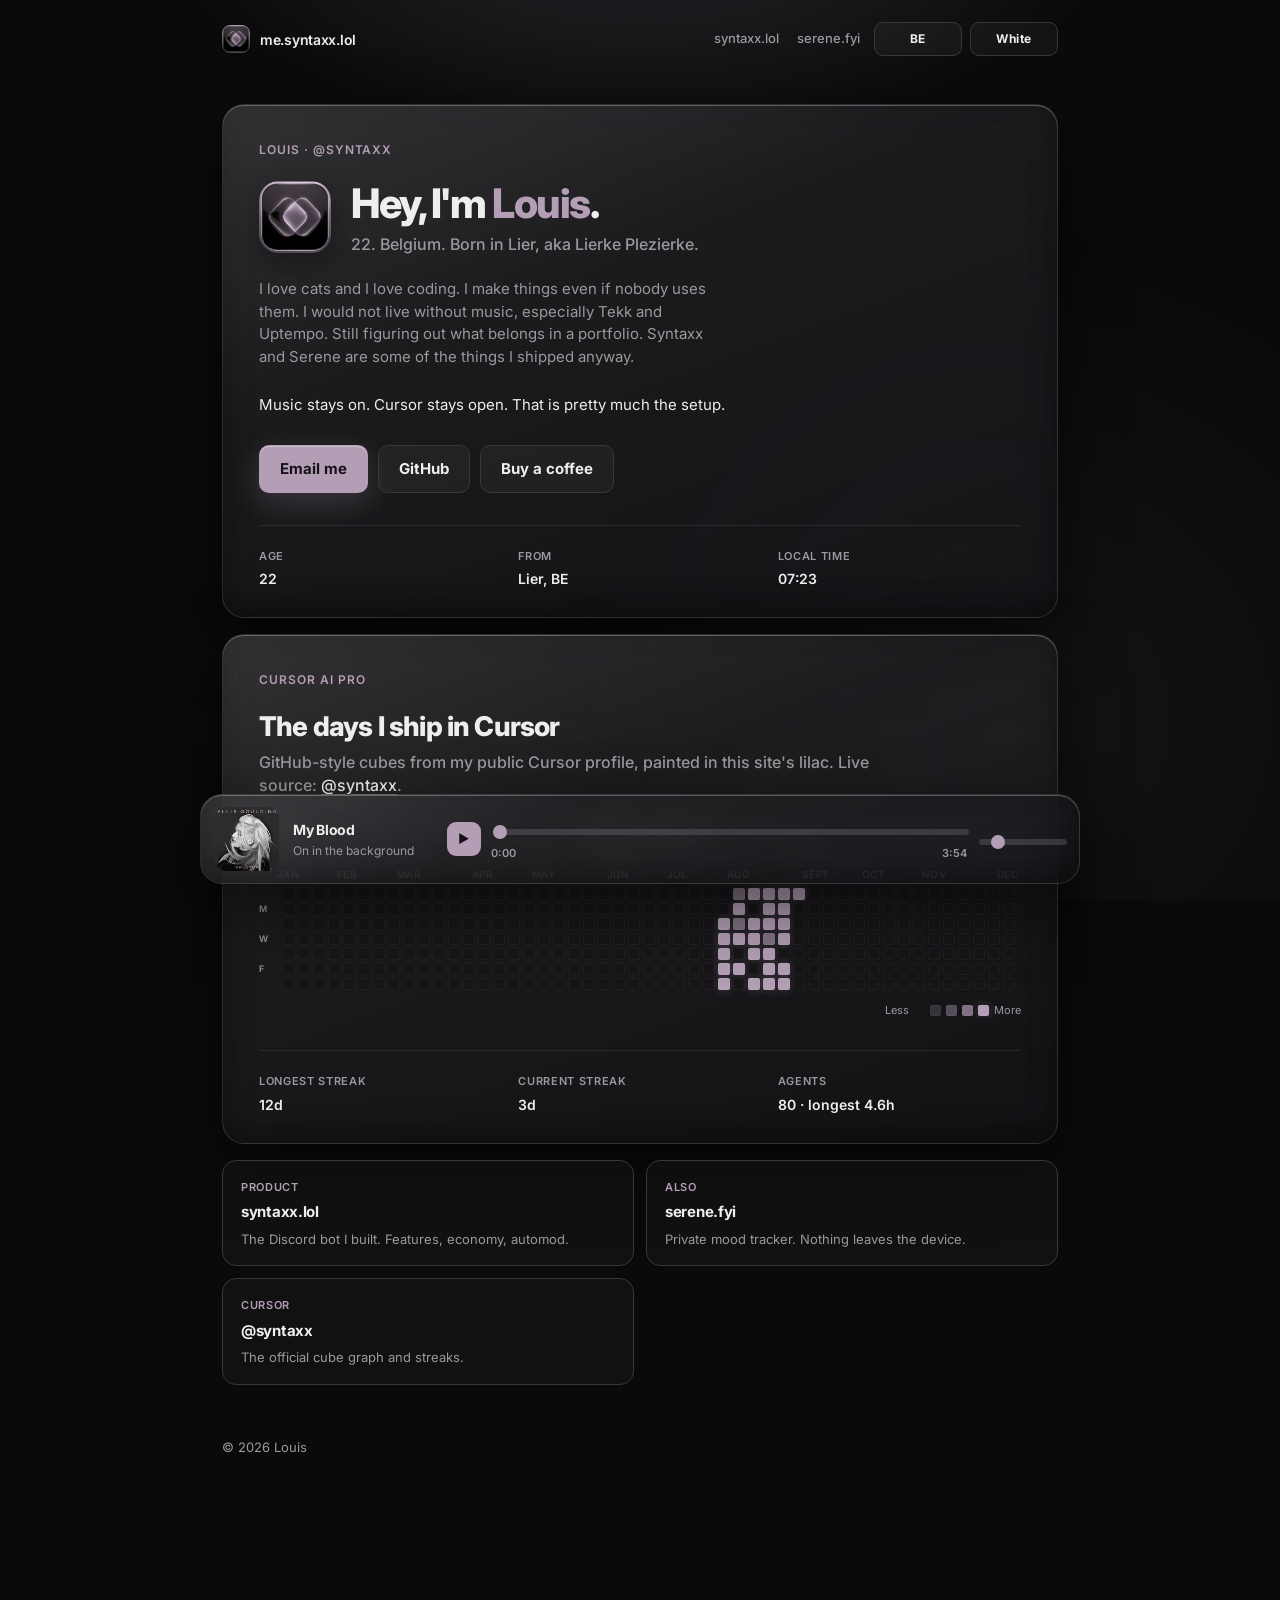
==== commit 66c96cd1: "Make the page about Louis and stop the header from jumping. Co-authored-by: Cursor <cursoragent@curs" ====
--- a/index.html
+++ b/index.html
@@ -6,13 +6,13 @@
     <title>me · syntaxx.lol</title>
     <meta
       name="description"
-      content="Louis. Syntaxx, serene.fyi, and Cursor AI Pro."
+      content="Louis. 22. Lier, Belgium. I make things, love cats, and live on music."
     />
     <meta name="theme-color" content="#0a0a0b" />
     <meta property="og:title" content="me · syntaxx.lol" />
     <meta
       property="og:description"
-      content="I build Syntaxx and serene.fyi. I work in Cursor AI Pro."
+      content="22. Born in Lierke Plezierke. I code, I make things, I need music."
     />
     <meta property="og:type" content="website" />
     <meta property="og:url" content="https://me.syntaxx.lol" />
@@ -52,7 +52,6 @@
         <nav class="nav">
           <a href="https://syntaxx.lol">syntaxx.lol</a>
           <a href="https://serene.fyi">serene.fyi</a>
-          <a href="https://github.com/lode787">GitHub</a>
         </nav>
         <div class="prefs">
           <button type="button" class="chip" id="lang-btn" aria-label="Language">BE</button>
@@ -75,38 +74,30 @@
               height="72"
             />
             <div>
-              <h1 data-i18n="headline">I build <em>Syntaxx</em>.</h1>
+              <h1 data-i18n="headline">Hey, I'm <em>Louis</em>.</h1>
               <p class="lede" data-i18n="lede">
-                Belgian Discord bot. Moderation, economy, leveling, automod.
-                The unglamorous stuff servers actually need.
+                22. Belgium. Born in Lier, aka Lierke Plezierke.
               </p>
             </div>
           </div>
 
           <p class="bio reveal-item" data-i18n="bio">
-            I work in Cursor AI Pro. The cube graph below is those days,
-            same calendar as
-            <a href="https://cursor.com/@syntaxx">cursor.com/@syntaxx</a>.
-            I also made
-            <a href="https://serene.fyi">serene.fyi</a>, a private mood
-            companion that never leaves your device. Syntaxx stays free.
-            A coffee keeps the lights on.
+            I love cats and I love coding. I make things even if nobody
+            uses them. I would not live without music, especially Tekk and
+            Uptempo. Still figuring out what belongs in a portfolio.
+            Syntaxx and Serene are some of the things I shipped anyway.
           </p>
 
           <p class="bio love reveal-item" data-i18n="cursorLove">
-            I love Cursor. Not as a slogan. I live in it. Syntaxx, Serene,
-            this page: I ship them with Cursor AI Pro because it feels like
-            a second pair of hands that already knows the repo. I would
-            rather write with it than without it. Every single day.
+            Music stays on. Cursor stays open. That is pretty much the setup.
           </p>
 
           <div class="actions reveal-item">
-            <a
-              class="btn btn--primary"
-              href="https://discord.com/oauth2/authorize?client_id=1055141641679290378&permissions=8&scope=bot%20applications.commands"
-            >
-              <span data-i18n="invite">Invite Syntaxx</span>
-              <span class="btn__arrow" aria-hidden="true">→</span>
+            <a class="btn btn--primary" href="mailto:Louis@syntaxx.com">
+              <span data-i18n="email">Email me</span>
+            </a>
+            <a class="btn btn--ghost" href="https://github.com/lode787">
+              <span data-i18n="github">GitHub</span>
             </a>
             <a class="btn btn--ghost" href="https://www.buymeacoffee.com/syntaxx.lol">
               <span data-i18n="coffee">Buy a coffee</span>
@@ -115,12 +106,12 @@
 
           <dl class="now reveal-item">
             <div>
-              <dt data-i18n="now">Now</dt>
-              <dd data-i18n="nowValue">Shipping Syntaxx</dd>
-            </div>
-            <div>
-              <dt data-i18n="based">Based</dt>
-              <dd data-i18n="basedValue">Belgium</dd>
+              <dt data-i18n="now">Age</dt>
+              <dd data-i18n="nowValue">22</dd>
+            </div>
+            <div>
+              <dt data-i18n="based">From</dt>
+              <dd data-i18n="basedValue">Lier, BE</dd>
             </div>
             <div>
               <dt data-i18n="localTime">Local time</dt>
@@ -173,7 +164,7 @@
             <a class="link-card" href="https://syntaxx.lol">
               <span class="link-card__label" data-i18n="product">Product</span>
               <strong>syntaxx.lol</strong>
-              <span class="link-card__hint" data-i18n="productHint">The Discord bot. Invite, features, coffee.</span>
+              <span class="link-card__hint" data-i18n="productHint">The Discord bot I built. Features, economy, automod.</span>
             </a>
           </li>
           <li class="reveal-item">
@@ -190,19 +181,12 @@
               <span class="link-card__hint" data-i18n="cursorHint">The official cube graph and streaks.</span>
             </a>
           </li>
-          <li class="reveal-item">
-            <a class="link-card" href="https://github.com/lode787">
-              <span class="link-card__label" data-i18n="code">Code</span>
-              <strong>github.com/lode787</strong>
-              <span class="link-card__hint" data-i18n="codeHint">Bots, experiments, half-finished ideas.</span>
-            </a>
-          </li>
         </ul>
       </section>
     </main>
 
     <footer class="foot">
-      <p>© <span id="year">2026</span> Syntaxx · <a href="https://syntaxx.lol" data-i18n="backToBot">Back to the bot</a></p>
+      <p>© <span id="year">2026</span> Louis</p>
     </footer>
 
     <aside class="player glass glass--l2" aria-label="Music player">
@@ -232,7 +216,7 @@
         </div>
         <label class="player__vol">
           <span class="visually-hidden" data-i18n="volume">Volume</span>
-          <input id="vol" type="range" min="0" max="1" step="0.01" value="0.2" aria-label="Volume" />
+          <input id="vol" type="range" min="0" max="1" step="0.01" value="0.16" aria-label="Volume" />
         </label>
       </div>
       <audio id="bg-audio" src="/music/My%20Blood.mp3" preload="auto" autoplay loop></audio>
--- a/styles.css
+++ b/styles.css
@@ -142,7 +142,16 @@
 
 .prefs {
   display: flex;
+  flex: 0 0 auto;
   gap: 8px;
+  width: 184px;
+}
+
+.prefs .chip {
+  width: 88px;
+  min-width: 88px;
+  padding: 0;
+  justify-content: center;
 }
 
 .chip {
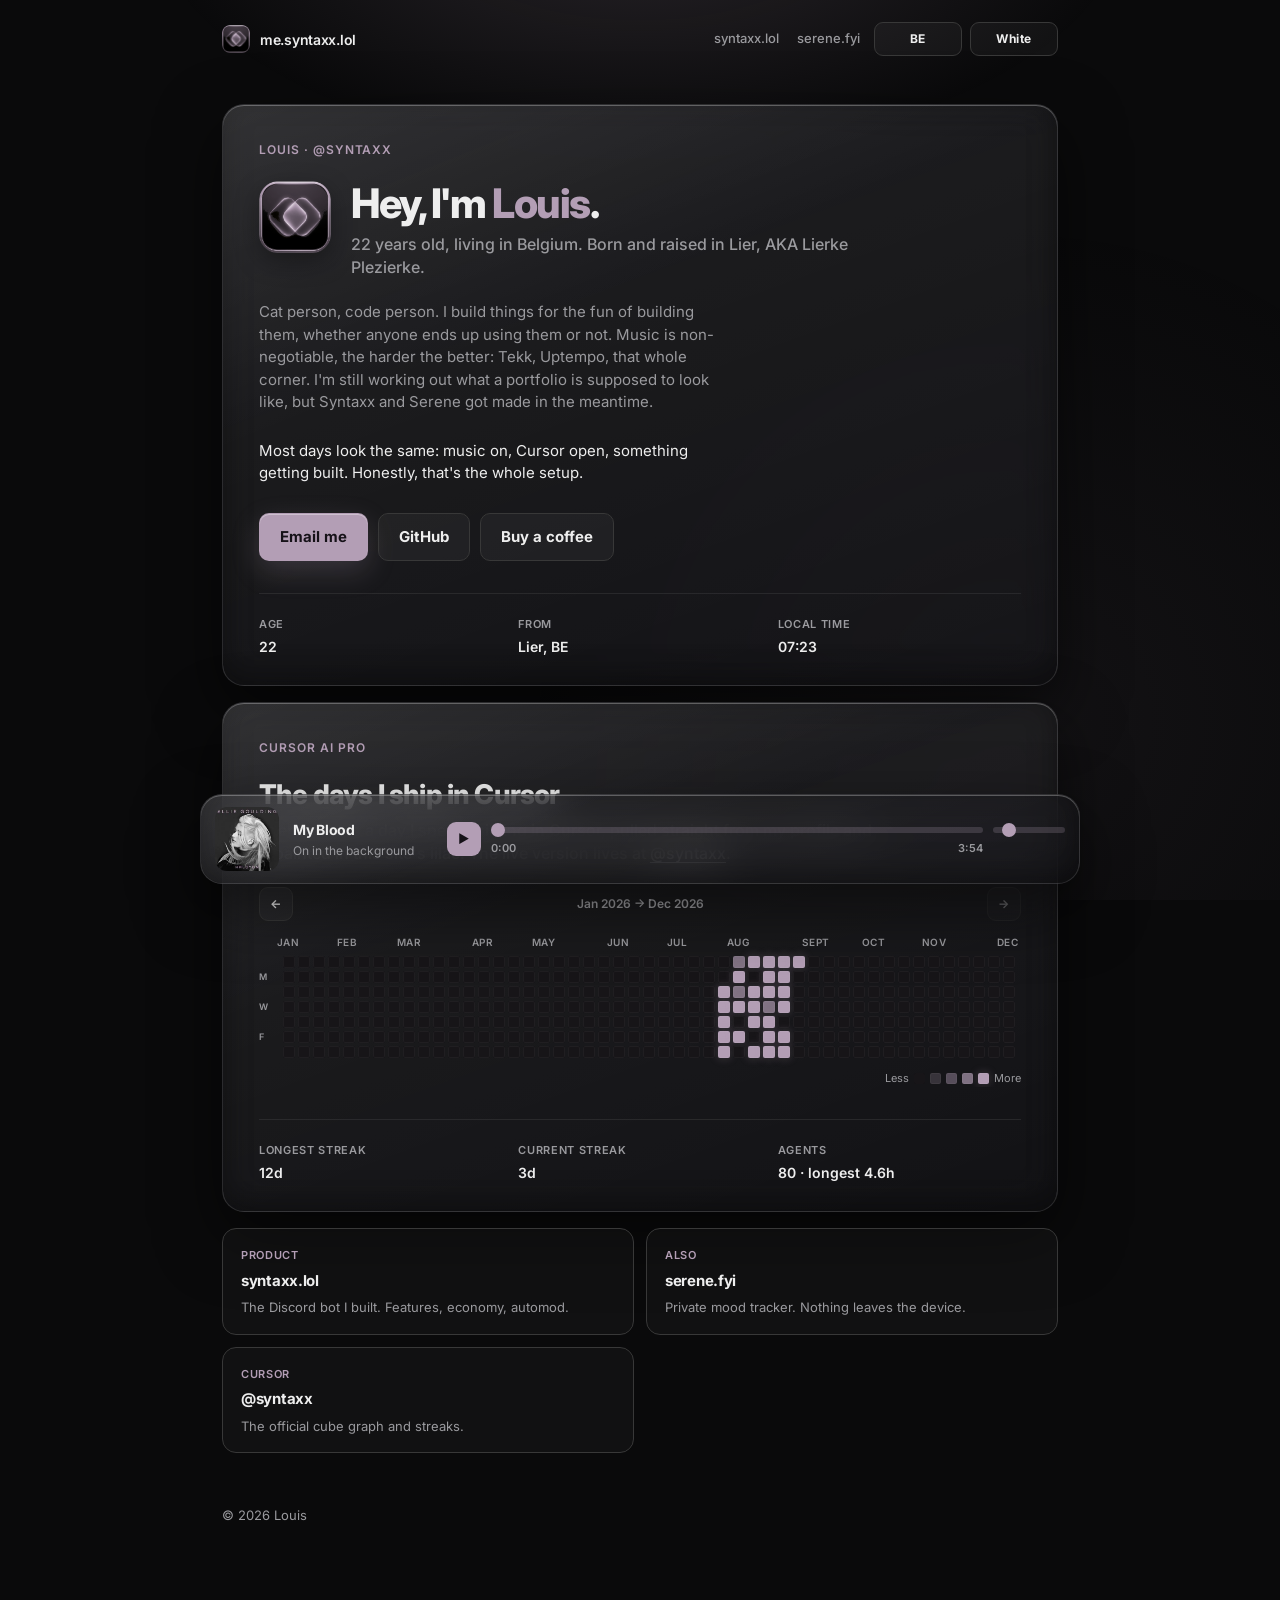
==== commit 9fab0c9a: "Rewrite the bio copy to feel more human and polish sharing and mobile. Warmer EN and BE wording with" ====
--- a/index.html
+++ b/index.html
@@ -16,8 +16,15 @@
     />
     <meta property="og:type" content="website" />
     <meta property="og:url" content="https://me.syntaxx.lol" />
-    <meta property="og:image" content="https://me.syntaxx.lol/syntaxx-logo.png" />
-    <meta name="twitter:card" content="summary" />
+    <meta property="og:image" content="https://me.syntaxx.lol/og.png" />
+    <meta property="og:image:type" content="image/png" />
+    <meta property="og:image:width" content="1200" />
+    <meta property="og:image:height" content="675" />
+    <meta property="og:image:alt" content="Louis · me.syntaxx.lol" />
+    <meta name="twitter:card" content="summary_large_image" />
+    <meta name="twitter:title" content="me · syntaxx.lol" />
+    <meta name="twitter:description" content="22. Born in Lierke Plezierke. I code, I make things, I need music." />
+    <meta name="twitter:image" content="https://me.syntaxx.lol/og.png" />
     <link rel="canonical" href="https://me.syntaxx.lol" />
     <link rel="icon" href="/favicon.ico" sizes="any" />
     <link rel="icon" type="image/png" sizes="32x32" href="/favicon-32x32.png" />
@@ -76,20 +83,23 @@
             <div>
               <h1 data-i18n="headline">Hey, I'm <em>Louis</em>.</h1>
               <p class="lede" data-i18n="lede">
-                22. Belgium. Born in Lier, aka Lierke Plezierke.
+                22 years old, living in Belgium. Born and raised in Lier,
+                AKA Lierke Plezierke.
               </p>
             </div>
           </div>
 
           <p class="bio reveal-item" data-i18n="bio">
-            I love cats and I love coding. I make things even if nobody
-            uses them. I would not live without music, especially Tekk and
-            Uptempo. Still figuring out what belongs in a portfolio.
-            Syntaxx and Serene are some of the things I shipped anyway.
+            Cat person, code person. I build things for the fun of building
+            them, whether anyone ends up using them or not. Music is
+            non-negotiable, the harder the better: Tekk, Uptempo, that whole
+            corner. I'm still working out what a portfolio is supposed to
+            look like, but Syntaxx and Serene got made in the meantime.
           </p>
 
           <p class="bio love reveal-item" data-i18n="cursorLove">
-            Music stays on. Cursor stays open. That is pretty much the setup.
+            Most days look the same: music on, Cursor open, something
+            getting built. Honestly, that's the whole setup.
           </p>
 
           <div class="actions reveal-item">
@@ -129,8 +139,9 @@
             <p class="eyebrow">Cursor AI Pro</p>
             <h2 id="cursor-heading" data-i18n="graphTitle">The days I ship in Cursor</h2>
             <p class="lede" data-i18n="graphLede">
-              GitHub-style cubes from my public Cursor profile, painted in
-              this site's lilac. Live source:
+              Every cube is a day I spent building in Cursor, pulled straight
+              from my profile and repainted in this site's lilac. The live
+              version lives at
               <a href="https://cursor.com/@syntaxx">@syntaxx</a>.
             </p>
           </div>
@@ -199,25 +210,23 @@
         <button type="button" class="chip chip--icon player__play" id="play-btn" aria-label="Play">
           <span id="play-icon">▶</span>
         </button>
-        <div class="player__seek">
-          <input
-            id="seek"
-            type="range"
-            min="0"
-            max="1000"
-            value="0"
-            step="1"
-            aria-label="Song timeline"
-          />
-          <div class="player__times">
-            <span id="t-cur">0:00</span>
-            <span id="t-dur">0:00</span>
-          </div>
-        </div>
+        <input
+          id="seek"
+          type="range"
+          min="0"
+          max="1000"
+          value="0"
+          step="1"
+          aria-label="Song timeline"
+        />
         <label class="player__vol">
           <span class="visually-hidden" data-i18n="volume">Volume</span>
           <input id="vol" type="range" min="0" max="1" step="0.01" value="0.16" aria-label="Volume" />
         </label>
+        <div class="player__times">
+          <span id="t-cur">0:00</span>
+          <span id="t-dur">0:00</span>
+        </div>
       </div>
       <audio id="bg-audio" src="/music/My%20Blood.mp3" preload="auto" autoplay loop></audio>
     </aside>
--- a/styles.css
+++ b/styles.css
@@ -52,6 +52,7 @@
 body {
   margin: 0;
   min-height: 100%;
+  overflow-x: hidden;
 }
 
 body {
@@ -750,38 +751,66 @@
 
 .player__transport {
   display: grid;
-  grid-template-columns: 34px 1fr 88px;
+  grid-template-columns: 34px minmax(0, 1fr) 72px;
+  grid-template-rows: 14px 14px;
   align-items: center;
-  gap: 10px;
+  column-gap: 10px;
+  row-gap: 4px;
 }
 
 .player__play {
+  grid-row: 1 / -1;
   background: var(--accent);
   color: var(--accent-ink);
   border-color: transparent;
 }
 
-.player__seek {
+#seek {
+  grid-column: 2;
+  grid-row: 1;
+}
+
+.player__vol {
+  grid-column: 3;
+  grid-row: 1;
+  display: flex;
+  align-items: center;
+  margin: 0;
   min-width: 0;
 }
 
 .player__times {
+  grid-column: 2;
+  grid-row: 2;
   display: flex;
   justify-content: space-between;
-  margin-top: 4px;
   font-size: 11px;
   font-weight: 600;
   color: var(--muted);
+  line-height: 14px;
 }
 
 .player input[type="range"] {
   -webkit-appearance: none;
   appearance: none;
+  display: block;
   width: 100%;
+  height: 14px;
+  margin: 0;
+  background: transparent;
+  cursor: pointer;
+}
+
+.player input[type="range"]::-webkit-slider-runnable-track {
   height: 6px;
   border-radius: 99px;
   background: rgb(var(--accent-rgb) / 0.22);
-  cursor: pointer;
+}
+
+.player input[type="range"]::-moz-range-track {
+  height: 6px;
+  border-radius: 99px;
+  background: rgb(var(--accent-rgb) / 0.22);
 }
 
 .player input[type="range"]::-webkit-slider-thumb {
@@ -789,6 +818,7 @@
   appearance: none;
   width: 14px;
   height: 14px;
+  margin-top: -4px;
   border-radius: 50%;
   background: var(--accent);
   border: 0;
@@ -804,11 +834,39 @@
 
 @media (max-width: 720px) {
   :root {
-    --player-h: 148px;
+    --player-h: 156px;
+  }
+
+  .top {
+    flex-wrap: wrap;
+    align-items: flex-start;
+    gap: 12px;
+  }
+
+  .top__right {
+    width: 100%;
+    justify-content: space-between;
+  }
+
+  .nav {
+    justify-content: flex-start;
+  }
+
+  .prefs {
+    width: 168px;
+  }
+
+  .prefs .chip {
+    width: 80px;
+    min-width: 80px;
+  }
+
+  main {
+    padding: 28px 16px 24px;
   }
 
   .card {
-    padding: 28px 22px 22px;
+    padding: 24px 18px 20px;
   }
 
   .identity {
@@ -824,10 +882,24 @@
     gap: 14px;
   }
 
+  .actions .btn {
+    flex: 1 1 calc(50% - 10px);
+  }
+
+  .heat-nav__range {
+    font-size: 11px;
+  }
+
   .player {
-    grid-template-columns: 52px 1fr;
+    left: 8px;
+    right: 8px;
+    bottom: 8px;
+    width: auto;
+    transform: none;
+    grid-template-columns: 52px minmax(0, 1fr);
     grid-template-rows: auto auto;
-    --player-h: 148px;
+    gap: 10px;
+    padding: 10px 10px 12px;
   }
 
   .player__art {
@@ -837,7 +909,23 @@
 
   .player__transport {
     grid-column: 1 / -1;
-    grid-template-columns: 34px 1fr 72px;
+    grid-template-columns: 34px minmax(0, 1fr) 64px;
+  }
+}
+
+@media (max-width: 400px) {
+  .prefs {
+    width: 148px;
+  }
+
+  .prefs .chip {
+    width: 70px;
+    min-width: 70px;
+    font-size: 11px;
+  }
+
+  .player__transport {
+    grid-template-columns: 34px minmax(0, 1fr) 52px;
   }
 }
 
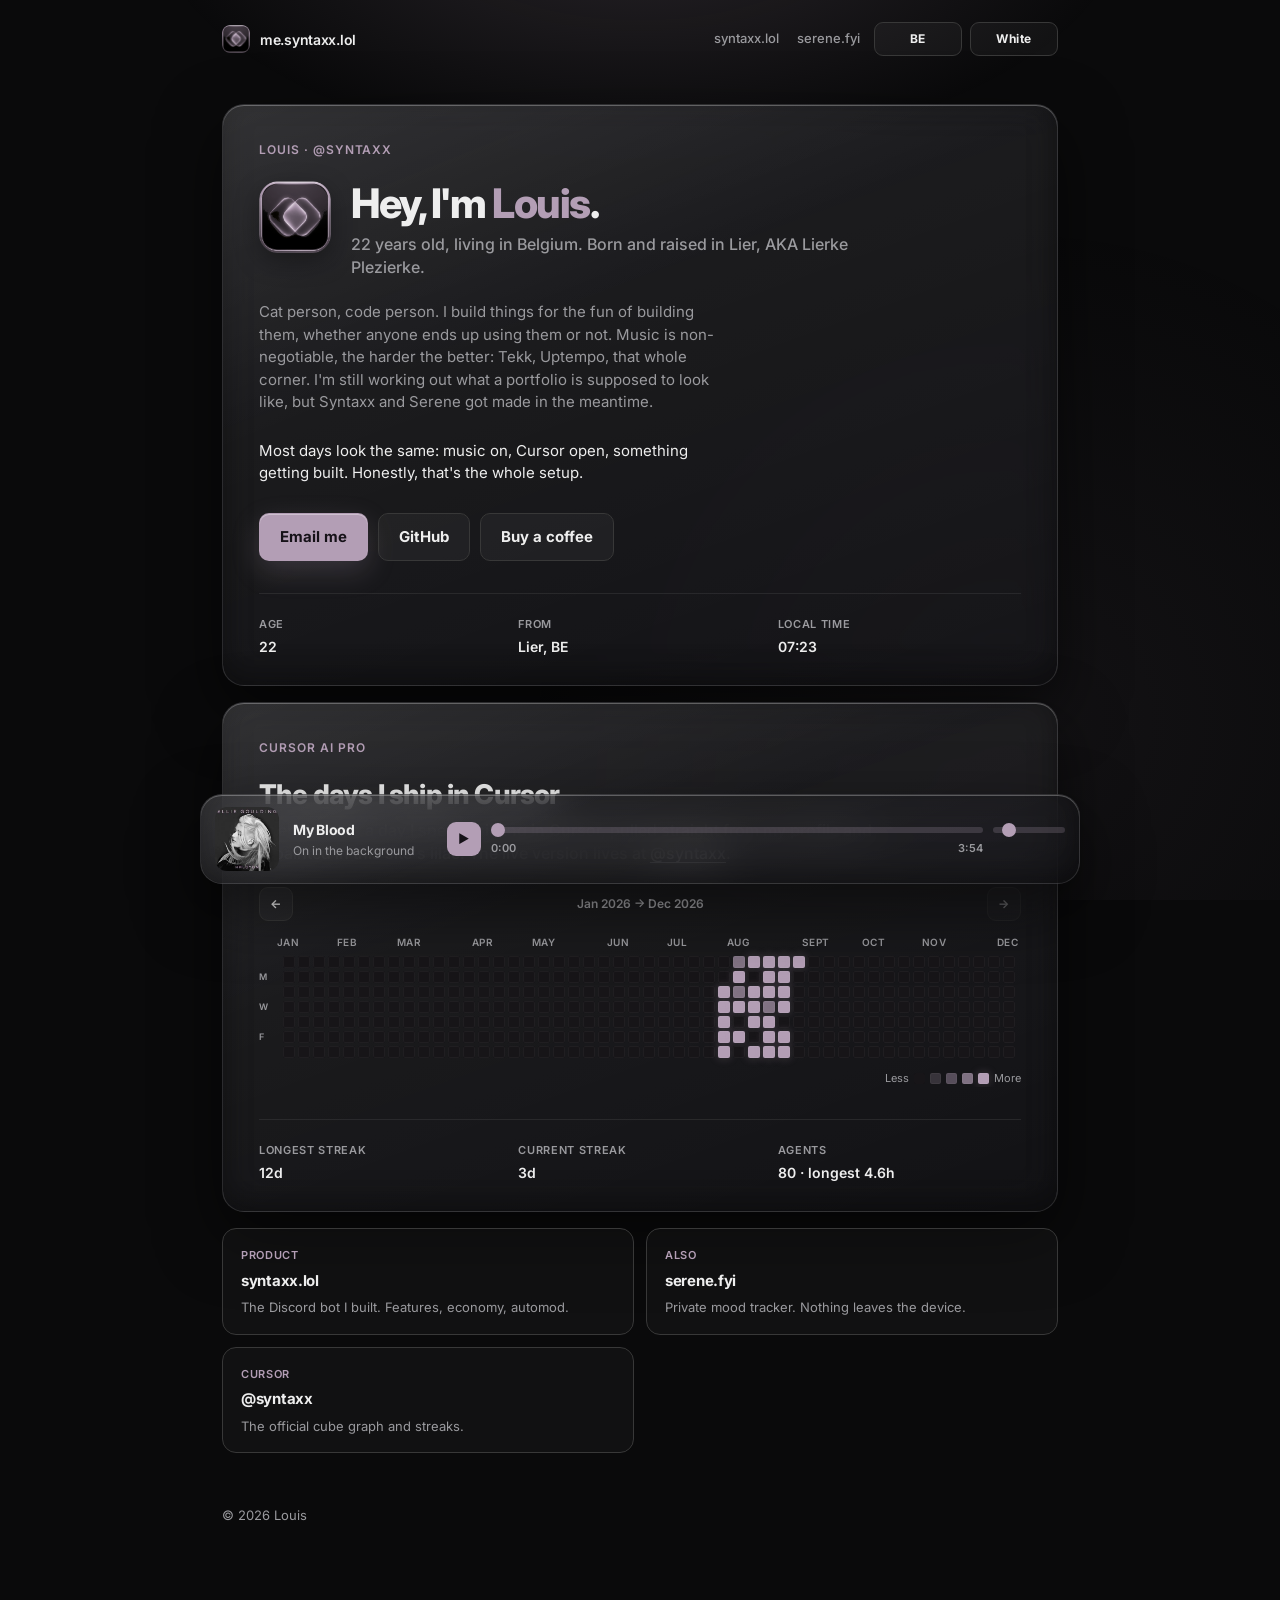
==== commit 6bbe4854: "Use a square logo for share previews so Discord matches WhatsApp. Co-authored-by: Cursor <cursoragen" ====
--- a/index.html
+++ b/index.html
@@ -8,23 +8,24 @@
       name="description"
       content="Louis. 22. Lier, Belgium. I make things, love cats, and live on music."
     />
-    <meta name="theme-color" content="#0a0a0b" />
+    <meta name="theme-color" content="#B39EB5" />
     <meta property="og:title" content="me · syntaxx.lol" />
     <meta
       property="og:description"
       content="22. Born in Lierke Plezierke. I code, I make things, I need music."
     />
     <meta property="og:type" content="website" />
+    <meta property="og:site_name" content="me.syntaxx.lol" />
     <meta property="og:url" content="https://me.syntaxx.lol" />
-    <meta property="og:image" content="https://me.syntaxx.lol/og.png" />
+    <meta property="og:image" content="https://me.syntaxx.lol/syntaxx-logo.png?v=3" />
     <meta property="og:image:type" content="image/png" />
-    <meta property="og:image:width" content="1200" />
-    <meta property="og:image:height" content="675" />
+    <meta property="og:image:width" content="512" />
+    <meta property="og:image:height" content="512" />
     <meta property="og:image:alt" content="Louis · me.syntaxx.lol" />
-    <meta name="twitter:card" content="summary_large_image" />
+    <meta name="twitter:card" content="summary" />
     <meta name="twitter:title" content="me · syntaxx.lol" />
     <meta name="twitter:description" content="22. Born in Lierke Plezierke. I code, I make things, I need music." />
-    <meta name="twitter:image" content="https://me.syntaxx.lol/og.png" />
+    <meta name="twitter:image" content="https://me.syntaxx.lol/syntaxx-logo.png?v=3" />
     <link rel="canonical" href="https://me.syntaxx.lol" />
     <link rel="icon" href="/favicon.ico" sizes="any" />
     <link rel="icon" type="image/png" sizes="32x32" href="/favicon-32x32.png" />
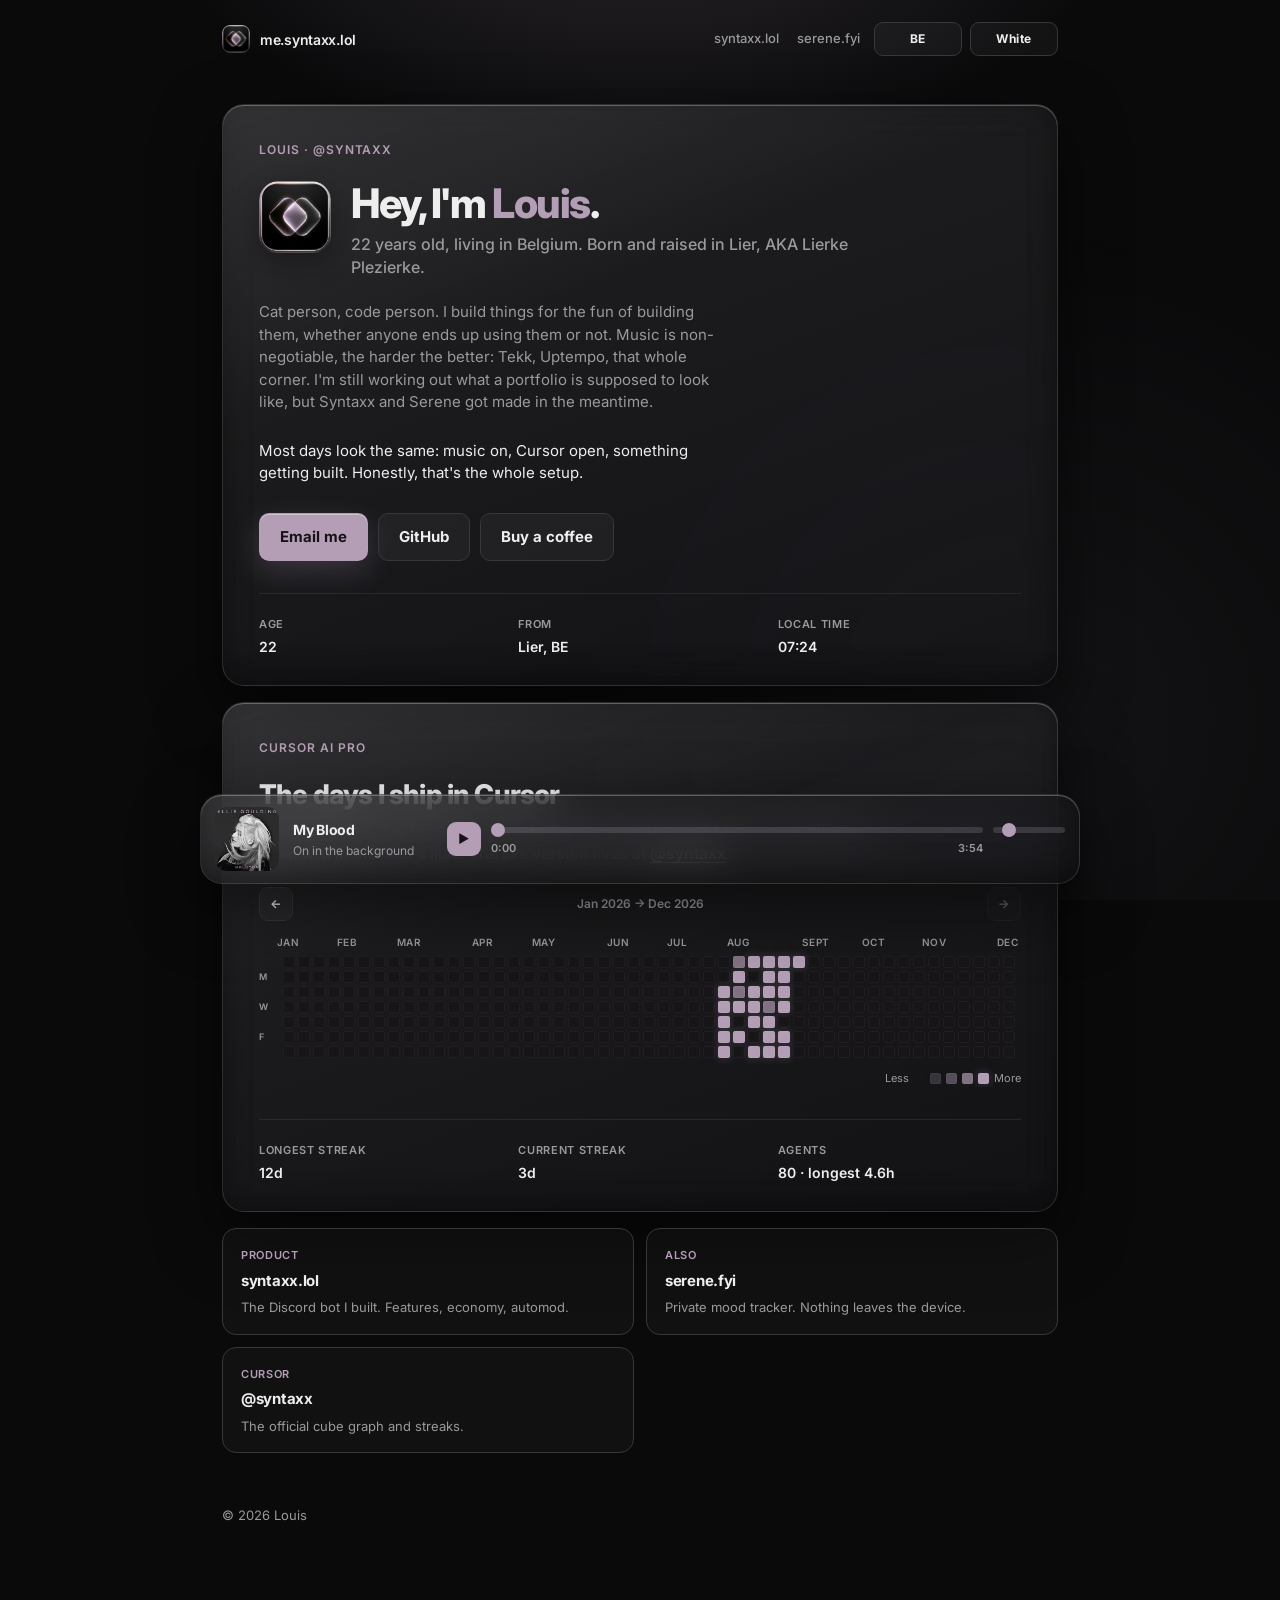
==== commit dff054ce: "Use the new logo on the site and rebuild the WhatsApp share card around it. Co-authored-by: Cursor <" ====
--- a/index.html
+++ b/index.html
@@ -17,19 +17,19 @@
     <meta property="og:type" content="website" />
     <meta property="og:site_name" content="me.syntaxx.lol" />
     <meta property="og:url" content="https://me.syntaxx.lol" />
-    <meta property="og:image" content="https://me.syntaxx.lol/syntaxx-logo.png?v=3" />
+    <meta property="og:image" content="https://me.syntaxx.lol/og.png?v=4" />
     <meta property="og:image:type" content="image/png" />
-    <meta property="og:image:width" content="512" />
-    <meta property="og:image:height" content="512" />
+    <meta property="og:image:width" content="1200" />
+    <meta property="og:image:height" content="675" />
     <meta property="og:image:alt" content="Louis · me.syntaxx.lol" />
-    <meta name="twitter:card" content="summary" />
+    <meta name="twitter:card" content="summary_large_image" />
     <meta name="twitter:title" content="me · syntaxx.lol" />
     <meta name="twitter:description" content="22. Born in Lierke Plezierke. I code, I make things, I need music." />
-    <meta name="twitter:image" content="https://me.syntaxx.lol/syntaxx-logo.png?v=3" />
+    <meta name="twitter:image" content="https://me.syntaxx.lol/og.png?v=4" />
     <link rel="canonical" href="https://me.syntaxx.lol" />
-    <link rel="icon" href="/favicon.ico" sizes="any" />
-    <link rel="icon" type="image/png" sizes="32x32" href="/favicon-32x32.png" />
-    <link rel="apple-touch-icon" sizes="180x180" href="/apple-touch-icon.png" />
+    <link rel="icon" href="/favicon.ico?v=7" sizes="any" />
+    <link rel="icon" type="image/png" sizes="32x32" href="/favicon-32x32.png?v=7" />
+    <link rel="apple-touch-icon" sizes="180x180" href="/apple-touch-icon.png?v=7" />
     <link rel="preconnect" href="https://fonts.googleapis.com" />
     <link rel="preconnect" href="https://fonts.gstatic.com" crossorigin />
     <link
@@ -53,7 +53,7 @@
 
     <header class="top">
       <a class="brand" href="https://me.syntaxx.lol">
-        <img src="/syntaxx-logo.png" alt="" width="28" height="28" />
+        <img src="/syntaxx-logo.png?v=7" alt="" width="28" height="28" />
         <span>me.syntaxx.lol</span>
       </a>
       <div class="top__right">
@@ -76,7 +76,7 @@
           <div class="identity reveal-item">
             <img
               class="avatar"
-              src="/syntaxx-logo.png"
+              src="/syntaxx-logo.png?v=7"
               alt="Syntaxx mark"
               width="72"
               height="72"
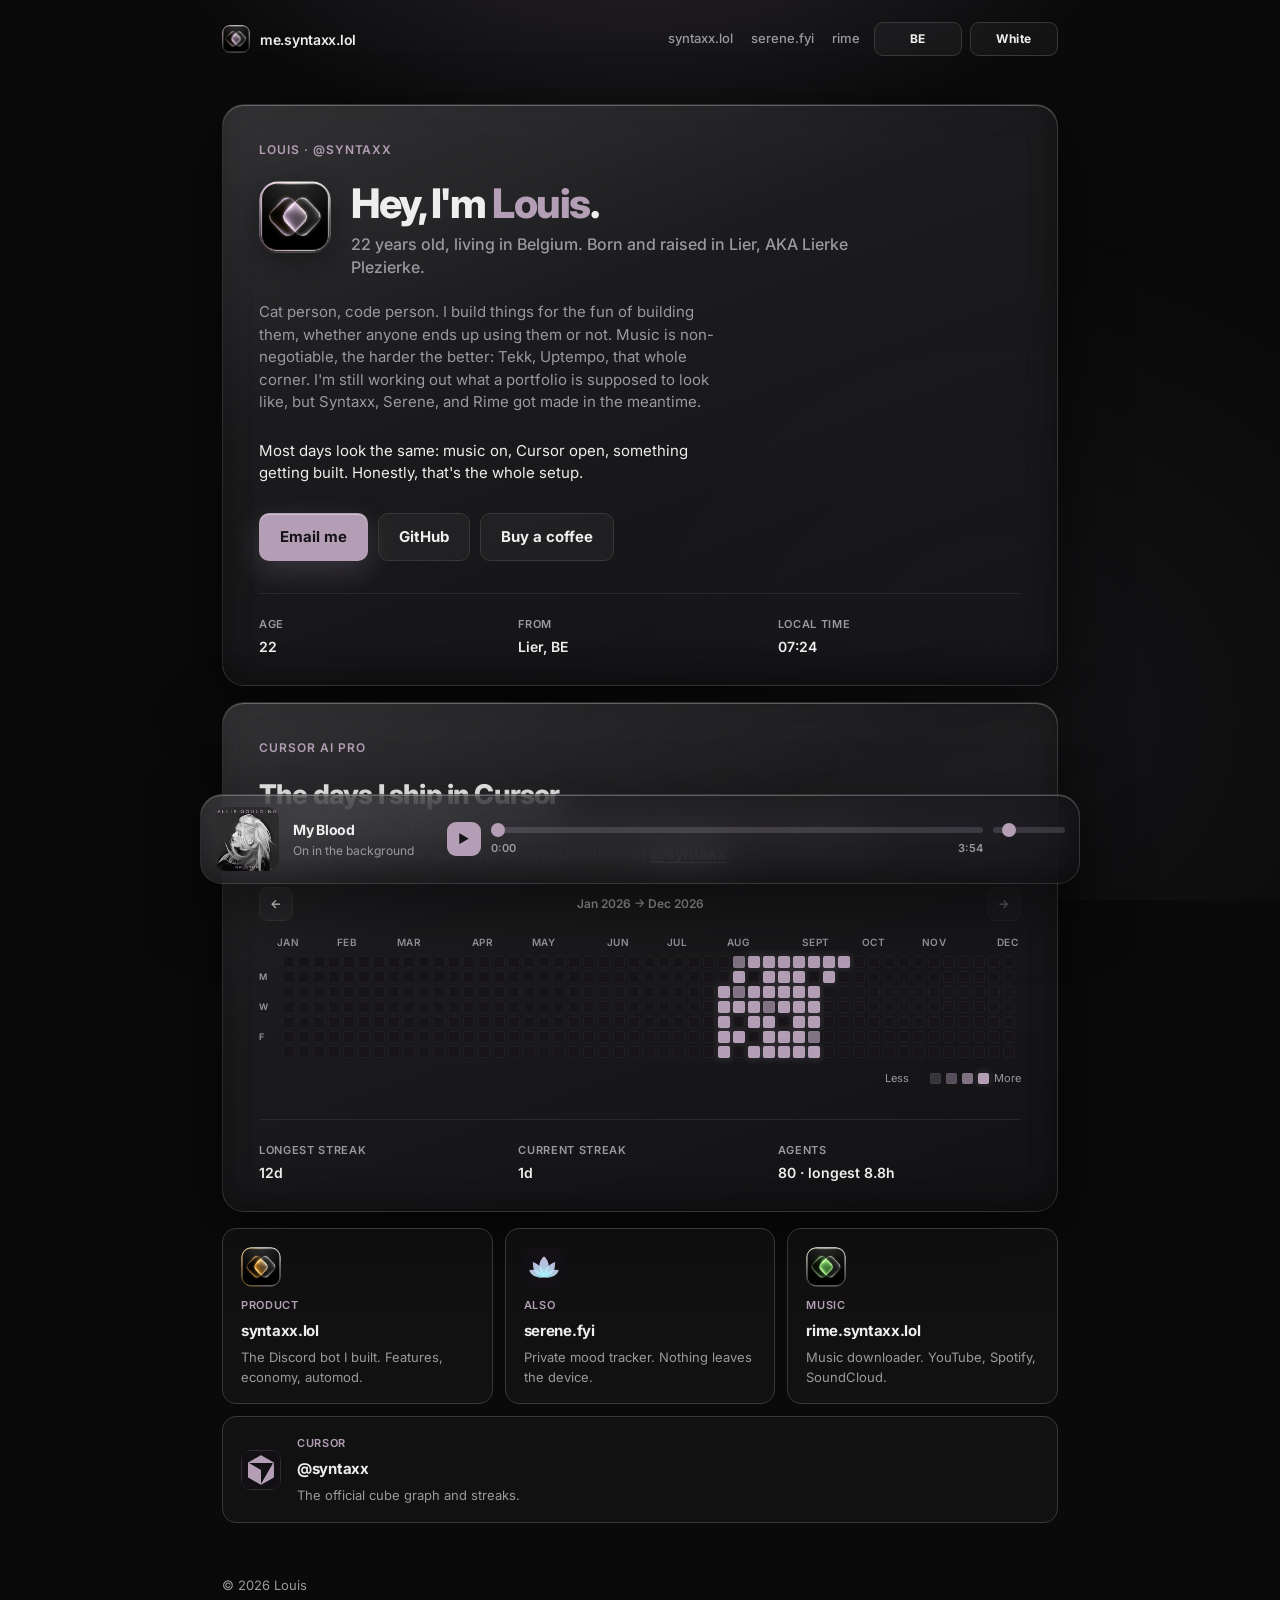
==== commit 57c01659: "Add Rime and give the project cards their icons. EOF  Co-authored-by: Cursor <cursoragent@cursor.com" ====
--- a/index.html
+++ b/index.html
@@ -60,6 +60,7 @@
         <nav class="nav">
           <a href="https://syntaxx.lol">syntaxx.lol</a>
           <a href="https://serene.fyi">serene.fyi</a>
+          <a href="https://rime.syntaxx.lol">rime</a>
         </nav>
         <div class="prefs">
           <button type="button" class="chip" id="lang-btn" aria-label="Language">BE</button>
@@ -95,7 +96,7 @@
             them, whether anyone ends up using them or not. Music is
             non-negotiable, the harder the better: Tekk, Uptempo, that whole
             corner. I'm still working out what a portfolio is supposed to
-            look like, but Syntaxx and Serene got made in the meantime.
+            look like, but Syntaxx, Serene, and Rime got made in the meantime.
           </p>
 
           <p class="bio love reveal-item" data-i18n="cursorLove">
@@ -174,23 +175,42 @@
         <ul class="link-grid">
           <li class="reveal-item">
             <a class="link-card" href="https://syntaxx.lol">
-              <span class="link-card__label" data-i18n="product">Product</span>
-              <strong>syntaxx.lol</strong>
-              <span class="link-card__hint" data-i18n="productHint">The Discord bot I built. Features, economy, automod.</span>
+              <img class="link-card__icon" src="/logos/syntaxx-mark.png" alt="" width="40" height="40" />
+              <span class="link-card__body">
+                <span class="link-card__label" data-i18n="product">Product</span>
+                <strong>syntaxx.lol</strong>
+                <span class="link-card__hint" data-i18n="productHint">The Discord bot I built. Features, economy, automod.</span>
+              </span>
             </a>
           </li>
           <li class="reveal-item">
             <a class="link-card" href="https://serene.fyi">
-              <span class="link-card__label" data-i18n="also">Also</span>
-              <strong>serene.fyi</strong>
-              <span class="link-card__hint" data-i18n="alsoHint">Private mood tracker. Nothing leaves the device.</span>
+              <img class="link-card__icon link-card__icon--plain" src="/logos/serene-logo.svg" alt="" width="40" height="40" />
+              <span class="link-card__body">
+                <span class="link-card__label" data-i18n="also">Also</span>
+                <strong>serene.fyi</strong>
+                <span class="link-card__hint" data-i18n="alsoHint">Private mood tracker. Nothing leaves the device.</span>
+              </span>
             </a>
           </li>
           <li class="reveal-item">
-            <a class="link-card" href="https://cursor.com/@syntaxx">
-              <span class="link-card__label">Cursor</span>
-              <strong>@syntaxx</strong>
-              <span class="link-card__hint" data-i18n="cursorHint">The official cube graph and streaks.</span>
+            <a class="link-card" href="https://rime.syntaxx.lol">
+              <img class="link-card__icon" src="/logos/rime-mark.png" alt="" width="40" height="40" />
+              <span class="link-card__body">
+                <span class="link-card__label" data-i18n="rime">Music</span>
+                <strong>rime.syntaxx.lol</strong>
+                <span class="link-card__hint" data-i18n="rimeHint">Music downloader. YouTube, Spotify, SoundCloud.</span>
+              </span>
+            </a>
+          </li>
+          <li class="reveal-item link-grid__cursor">
+            <a class="link-card link-card--wide" href="https://cursor.com/@syntaxx">
+              <img class="link-card__icon" src="/logos/cursor-logo.svg" alt="" width="40" height="40" />
+              <span class="link-card__body">
+                <span class="link-card__label">Cursor</span>
+                <strong>@syntaxx</strong>
+                <span class="link-card__hint" data-i18n="cursorHint">The official cube graph and streaks.</span>
+              </span>
             </a>
           </li>
         </ul>
--- a/styles.css
+++ b/styles.css
@@ -592,16 +592,20 @@
 .link-grid {
   list-style: none;
   display: grid;
-  grid-template-columns: repeat(2, minmax(0, 1fr));
+  grid-template-columns: repeat(3, minmax(0, 1fr));
   gap: 12px;
   margin: 16px 0 0;
   padding: 0;
 }
 
+.link-grid__cursor {
+  grid-column: 1 / -1;
+}
+
 .link-card {
   display: flex;
   flex-direction: column;
-  gap: 6px;
+  gap: 10px;
   min-height: 100%;
   padding: 18px 18px 16px;
   border: 1px solid var(--line);
@@ -611,6 +615,33 @@
     transform 200ms var(--ease-out),
     border-color 200ms var(--ease),
     background 200ms var(--ease);
+}
+
+.link-card--wide {
+  flex-direction: row;
+  align-items: center;
+  gap: 16px;
+}
+
+.link-card__icon {
+  width: 40px;
+  height: 40px;
+  border-radius: 10px;
+  object-fit: cover;
+  flex-shrink: 0;
+}
+
+.link-card__icon--plain {
+  object-fit: contain;
+  padding: 5px;
+  background: #121014;
+}
+
+.link-card__body {
+  display: flex;
+  flex-direction: column;
+  gap: 6px;
+  min-width: 0;
 }
 
 .link-card:active {
@@ -832,6 +863,12 @@
   border: 0;
 }
 
+@media (max-width: 820px) {
+  .link-grid {
+    grid-template-columns: repeat(2, minmax(0, 1fr));
+  }
+}
+
 @media (max-width: 720px) {
   :root {
     --player-h: 156px;
